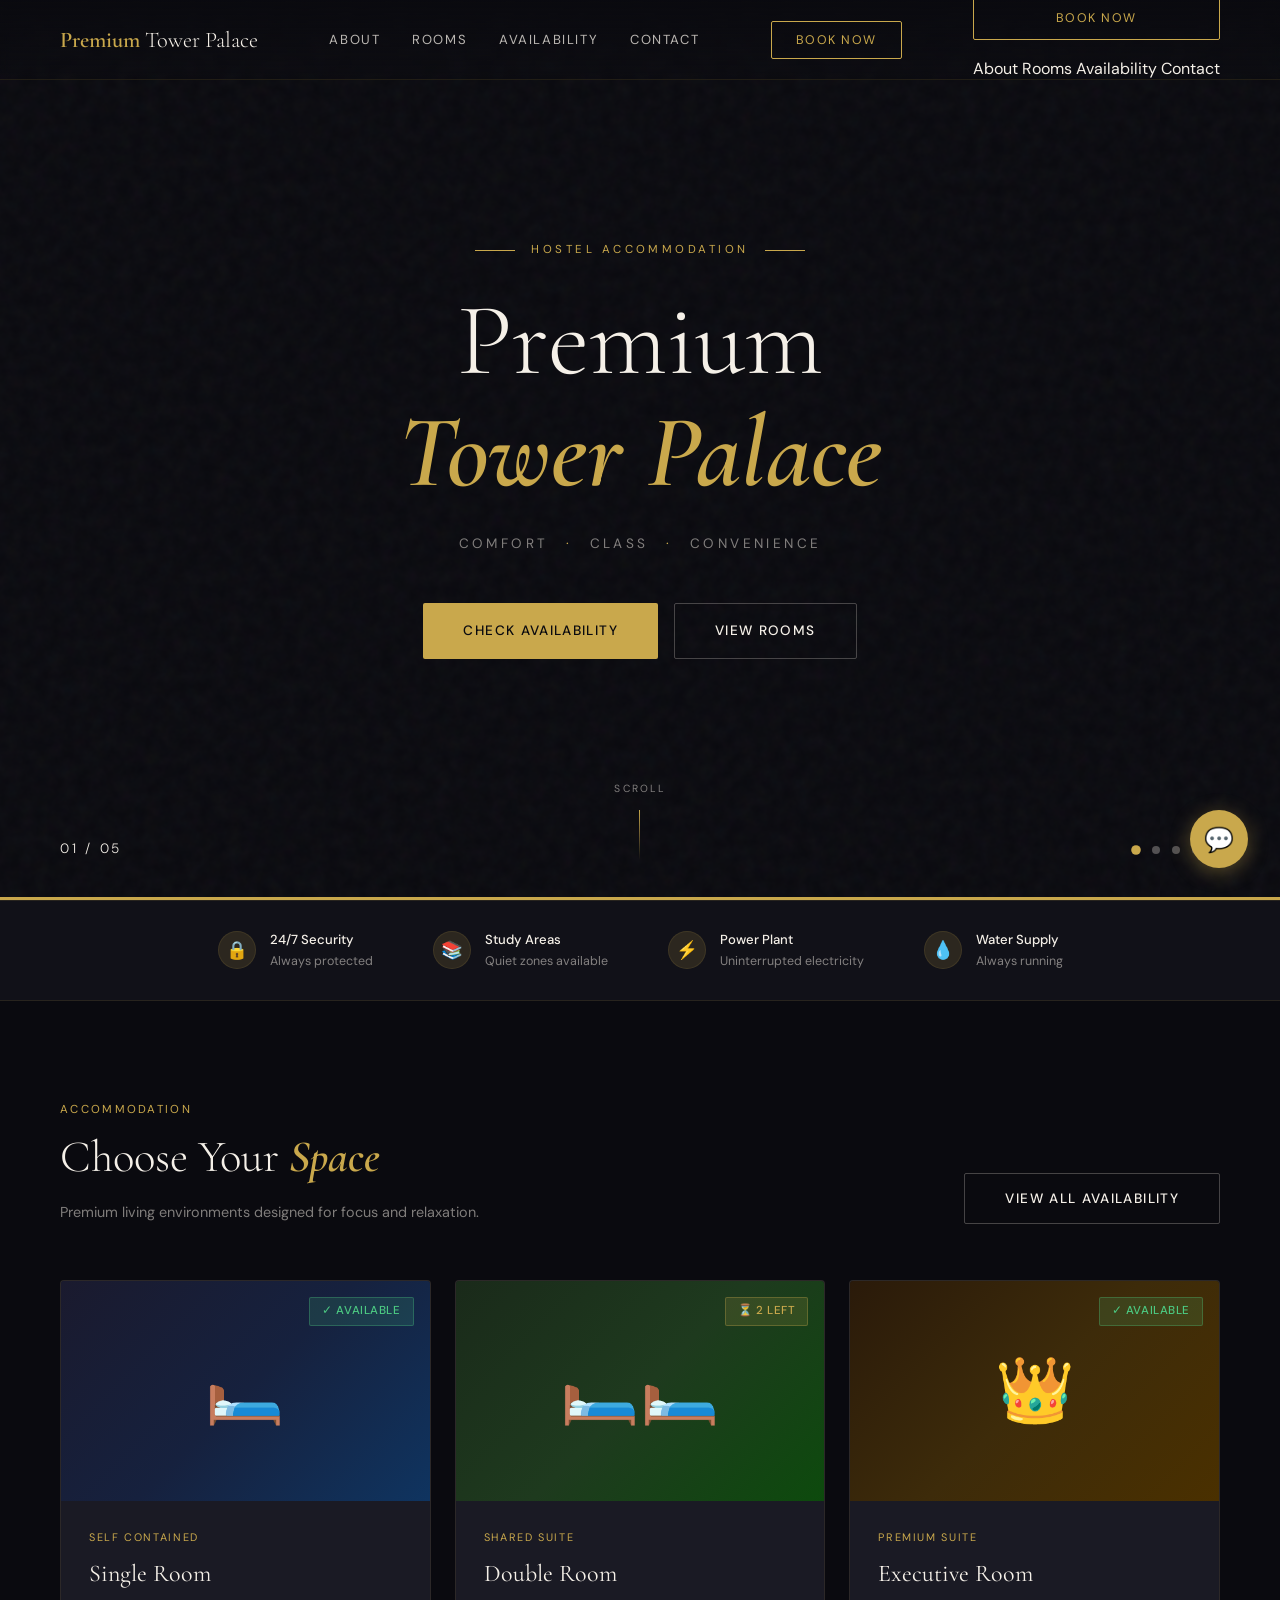
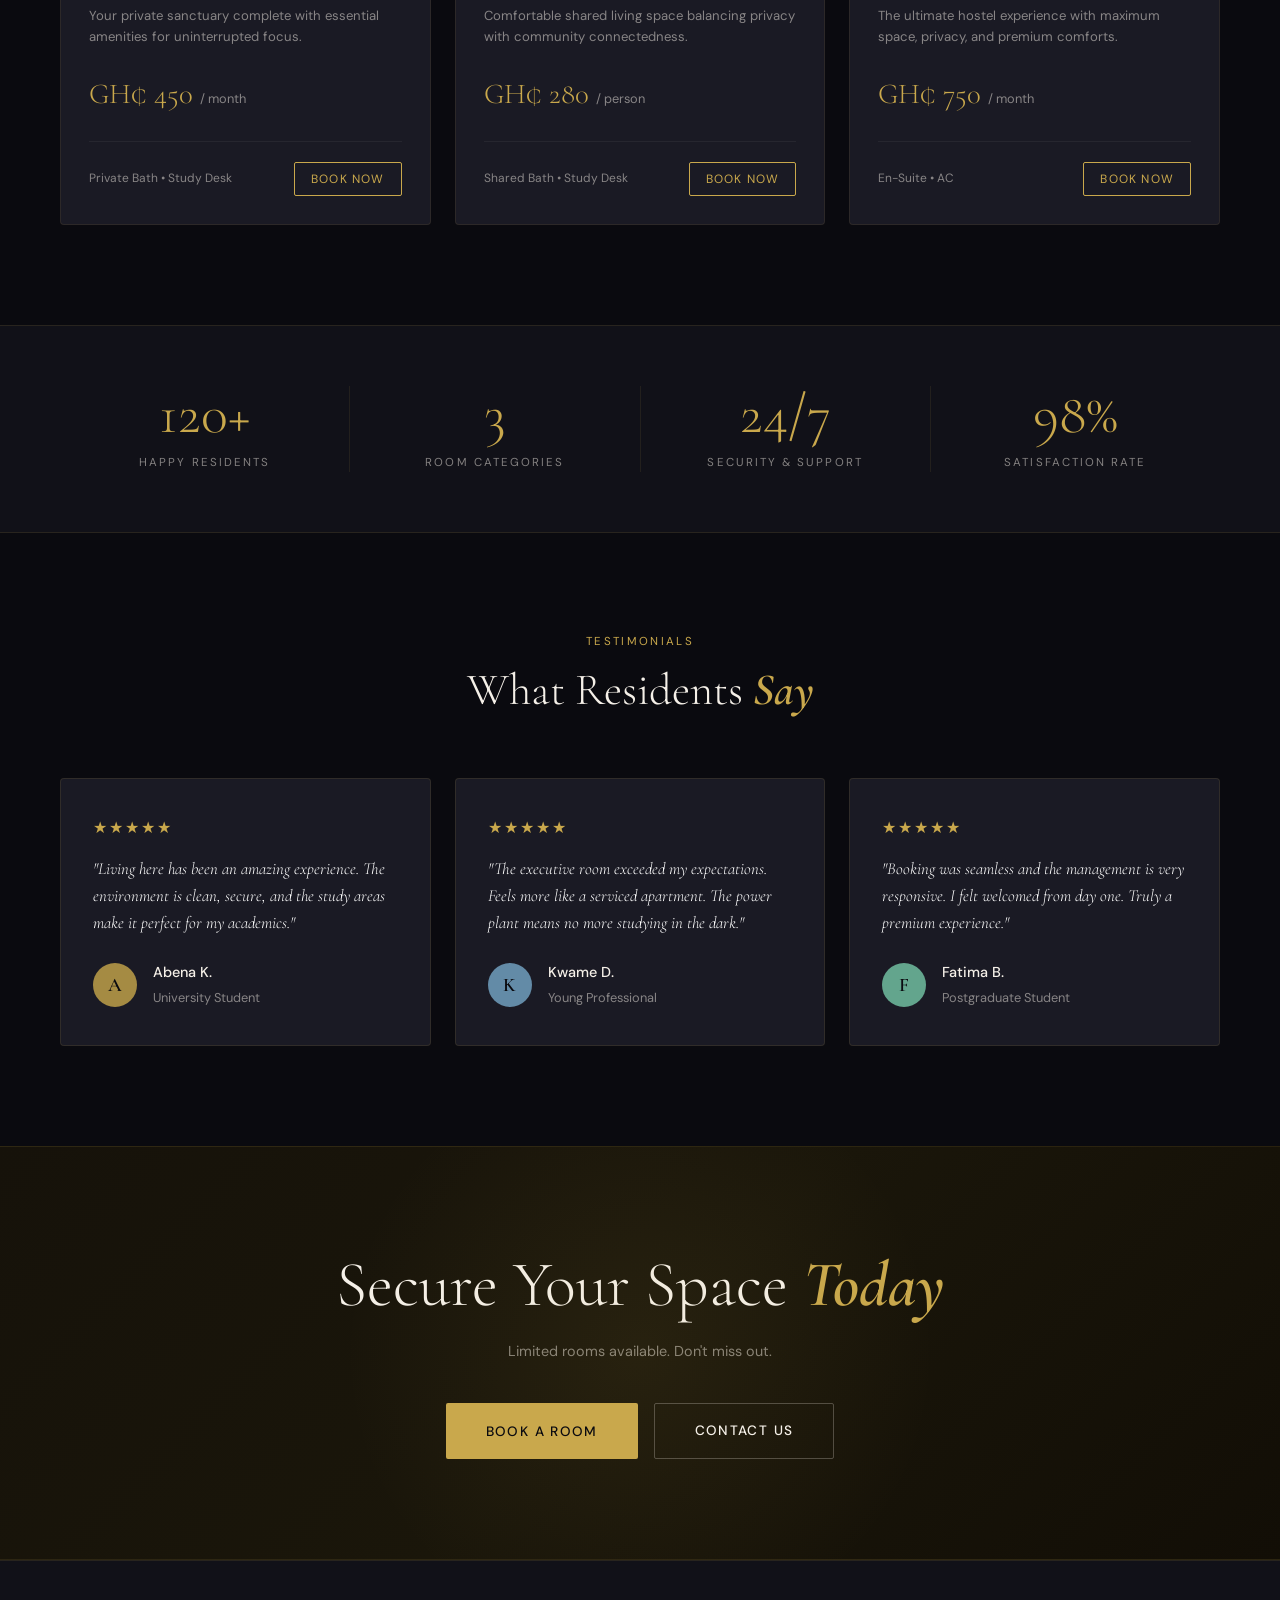
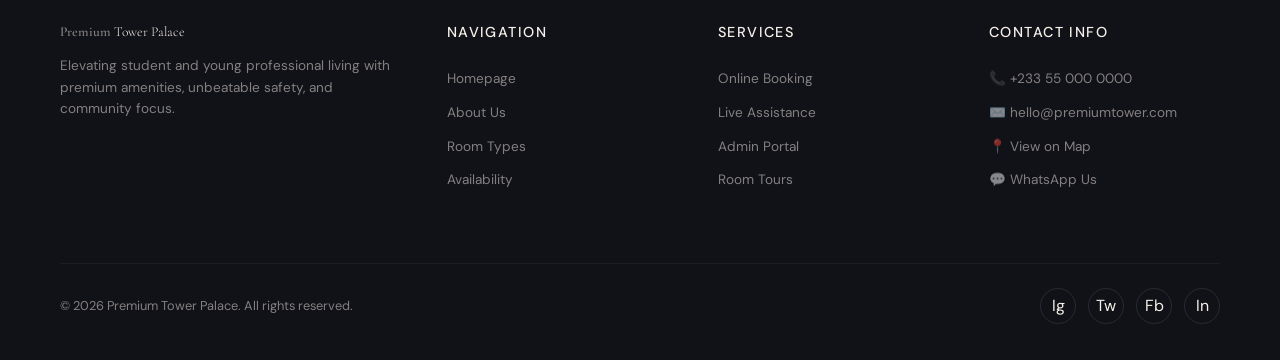
==== client/index.html @ d824d846 "Refactor code structure for improved readability and maintainability" ====
<!DOCTYPE html>
<html lang="en">
<head>
<meta charset="UTF-8">
<meta name="viewport" content="width=device-width, initial-scale=1.0">
<title>Premium Tower Palace | Hostel Accommodation</title>
<link rel="preconnect" href="https://fonts.googleapis.com">
<link rel="preconnect" href="https://fonts.gstatic.com" crossorigin>
<link href="https://fonts.googleapis.com/css2?family=Cormorant+Garamond:ital,wght@0,300;0,400;0,600;1,300;1,400&family=DM+Sans:wght@300;400;500&display=swap" rel="stylesheet">
<style>
:root {
  --gold: #C9A84C;
  --gold-light: #E8C97A;
  --gold-dim: rgba(201,168,76,0.15);
  --gold-border: rgba(201,168,76,0.12);
  --dark: #0A0A0F;
  --dark-2: #111118;
  --dark-3: #1A1A24;
  --cream: #F5F0E8;
  --text-muted: rgba(245,240,232,0.5);
  --nav-h: 80px;
  --transition: all 0.3s cubic-bezier(0.4, 0, 0.2, 1);
}

* { margin: 0; padding: 0; box-sizing: border-box; }

body {
  font-family: 'DM Sans', sans-serif;
  background-color: var(--dark);
  color: var(--cream);
  line-height: 1.6;
  overflow-x: hidden;
}

h1, h2, h3, .cormorant { font-family: 'Cormorant Garamond', serif; }

a { text-decoration: none; color: inherit; transition: var(--transition); }
button { font-family: 'DM Sans', sans-serif; cursor: pointer; border: none; outline: none; transition: var(--transition); }

em { font-style: italic; color: var(--gold); font-weight: 600; }

/* Navbar */
nav {
  position: fixed; top: 0; left: 0; right: 0; z-index: 100;
  height: var(--nav-h);
  background: linear-gradient(to bottom, rgba(10,10,15,0.95), transparent);
  backdrop-filter: blur(4px);
  border-bottom: 1px solid var(--gold-border);
  display: flex; justify-content: space-between; align-items: center;
  padding: 0 60px;
  transition: var(--transition);
}

.logo {
  font-family: 'Cormorant Garamond', serif;
  font-size: 1.4rem;
  font-weight: 600;
  color: var(--gold);
}
.logo span { color: var(--cream); font-weight: 300; }

.nav-links {
  display: flex; gap: 32px; align-items: center;
}
.nav-links a {
  font-size: 0.82rem; letter-spacing: 0.12em; text-transform: uppercase;
  opacity: 0.75; font-weight: 400;
}
.nav-links a:hover { opacity: 1; color: var(--gold); }

.nav-button {
  background: transparent; border: 1px solid var(--gold); color: var(--gold);
  padding: 10px 24px; border-radius: 2px; font-size: 0.78rem;
  letter-spacing: 0.12em; text-transform: uppercase;
}
.nav-button:hover { background: var(--gold); color: var(--dark); }

.hamburger {
  display: none; background: none; border: none; color: var(--cream); font-size: 1.5rem;
  cursor: pointer; z-index: 101;
}

/* Hero Section */
#hero {
  height: 100vh; min-height: 700px;
  display: flex; align-items: center; justify-content: center;
  overflow: hidden; position: relative;
}

.hero-layer { position: absolute; inset: 0; width: 100%; height: 100%; }

.layer-1 {
  background:
    radial-gradient(ellipse 80% 60% at 50% 30%, rgba(201,168,76,0.07) 0%, transparent 70%),
    radial-gradient(ellipse 60% 80% at 80% 80%, rgba(201,168,76,0.04) 0%, transparent 60%),
    linear-gradient(160deg, #0A0A0F 0%, #12121A 40%, #0E0E16 100%);
  z-index: 0;
}

.layer-2 {
  background-image:
    linear-gradient(to right, rgba(201,168,76,0.04) 1px, transparent 1px),
    linear-gradient(to bottom, rgba(201,168,76,0.04) 1px, transparent 1px);
  background-size: 80px 80px;
  -webkit-mask-image: radial-gradient(ellipse 70% 70% at 50% 50%, black 30%, transparent 80%);
  mask-image: radial-gradient(ellipse 70% 70% at 50% 50%, black 30%, transparent 80%);
  z-index: 1;
}

.layer-3 { z-index: 1; overflow: hidden; }
.layer-3::after {
  content: "";
  background-image: url("data:image/svg+xml,%3Csvg viewBox='0 0 200 200' xmlns='http://www.w3.org/2000/svg'%3E%3Cfilter id='noiseFilter'%3E%3CfeTurbulence type='fractalNoise' baseFrequency='0.65' numOctaves='3' stitchTiles='stitch'/%3E%3C/filter%3E%3Crect width='100%25' height='100%25' filter='url(%23noiseFilter)'/%3E%3C/svg%3E");
  opacity: 0.04;
  mix-blend-mode: overlay;
  pointer-events: none;
  animation: grain 0.5s steps(1) infinite;
  width: 200%; height: 200%;
  position: absolute; inset: -50%;
}

@keyframes grain {
  0%,100%{transform:translate(0,0)} 10%{transform:translate(-2%,-3%)}
  20%{transform:translate(-4%,2%)} 30%{transform:translate(3%,-1%)}
  40%{transform:translate(-1%,4%)} 50%{transform:translate(-3%,1%)}
  60%{transform:translate(4%,0)} 70%{transform:translate(-2%,3%)}
  80%{transform:translate(2%,-2%)} 90%{transform:translate(-3%,2%)}
}

@keyframes fadeUp {
  from { opacity: 0; transform: translateY(40px); }
  to   { opacity: 1; transform: translateY(0); }
}

@keyframes scaleY {
  0% { transform: scaleY(0); transform-origin: top; }
  50% { transform: scaleY(1); transform-origin: top; }
  51% { transform: scaleY(1); transform-origin: bottom; }
  100% { transform: scaleY(0); transform-origin: bottom; }
}

.hero-content {
  position: relative; z-index: 2; text-align: center; max-width: 800px;
  animation: fadeUp 1.2s cubic-bezier(0.16,1,0.3,1) both;
  display: flex; flex-direction: column; align-items: center;
}

.hero-eyebrow {
  font-size: 0.72rem; letter-spacing: 0.3em; text-transform: uppercase; color: var(--gold);
  display: flex; align-items: center; gap: 16px; margin-bottom: 24px;
}
.hero-eyebrow::before, .hero-eyebrow::after {
  content: ""; display: block; width: 40px; height: 1px; background: var(--gold);
}

.hero-h1 {
  font-size: clamp(3rem, 8vw, 6.5rem); font-weight: 300; color: var(--cream);
  line-height: 1.1; margin-bottom: 24px;
}
.hero-h1 strong { display: block; font-style: italic; color: var(--gold); font-weight: 600; }

.hero-tagline {
  font-size: 0.85rem; letter-spacing: 0.25em; text-transform: uppercase;
  color: var(--text-muted); margin-bottom: 48px;
}
.hero-tagline .dot { color: var(--gold); margin: 0 10px; }

.hero-buttons { display: flex; flex-direction: row; gap: 16px; justify-content: center; }

.btn-primary {
  background: var(--gold); color: var(--dark);
  padding: 16px 40px; border-radius: 2px; font-weight: 500;
  font-size: 0.85rem; text-transform: uppercase; letter-spacing: 0.1em;
}
.btn-primary:hover {
  background: var(--gold-light); transform: translateY(-2px);
  box-shadow: 0 4px 15px rgba(201,168,76,0.3);
}

.btn-outline {
  background: transparent; border: 1px solid rgba(245,240,232,0.25); color: var(--cream);
  padding: 16px 40px; border-radius: 2px; font-weight: 500;
  font-size: 0.85rem; text-transform: uppercase; letter-spacing: 0.1em;
}
.btn-outline:hover { border-color: var(--gold); color: var(--gold); }

.scroll-indicator {
  position: absolute; bottom: 40px; left: 50%; transform: translateX(-50%);
  display: flex; flex-direction: column; align-items: center; gap: 12px;
  cursor: pointer; z-index: 2;
  animation: fadeUp 1.4s 0.4s both;
}
.scroll-indicator span {
  font-size: 0.65rem; letter-spacing: 0.2em; text-transform: uppercase; color: var(--text-muted);
}
.scroll-line {
  width: 1px; height: 50px; background: linear-gradient(to bottom, var(--gold), transparent);
  animation: scaleY 2s infinite ease-in-out;
}

/* Slideshow */
.slider {
  position: absolute;
  inset: 0;
  width: 100%;
  height: 100%;
  z-index: 0;
  overflow: hidden;
}
.slide {
  position: absolute;
  inset: 0;
  width: 100%;
  height: 100%;
  background-size: cover;
  background-position: center;
  opacity: 0;
  /* Cinematic swipe: slide slightly from right and scale down */
  transform: translateX(50px) scale(1.05);
  transition: opacity 1.2s cubic-bezier(0.25, 1, 0.5, 1), transform 1.2s cubic-bezier(0.25, 1, 0.5, 1);
}
.slide.active {
  opacity: 1;
  transform: translateX(0) scale(1);
}
.slide.prev {
  opacity: 0;
  transform: translateX(-50px) scale(1.05);
}
.vignette {
  position: absolute;
  inset: 0;
  background: radial-gradient(circle at center, transparent 30%, rgba(10, 10, 15, 0.8) 100%), 
              linear-gradient(to bottom, rgba(10, 10, 15, 0.4) 0%, rgba(10, 10, 15, 0.95) 100%);
  z-index: 1;
}

/* Slider Controls */
.slider-controls {
  position: absolute;
  bottom: 0;
  left: 0;
  width: 100%;
  padding: 0 60px 40px;
  display: flex;
  justify-content: space-between;
  align-items: flex-end;
  z-index: 3;
}
.slide-counter {
  font-family: 'DM Sans', sans-serif;
  font-size: 0.85rem;
  letter-spacing: 0.2em;
  color: var(--cream);
  font-weight: 300;
  width: 100px;
}
.scroll-indicator-wrap {
  display: flex; flex-direction: column; align-items: center; gap: 12px;
  cursor: pointer; z-index: 2;
  animation: fadeUp 1.4s 0.4s both;
}
.slide-dots {
  display: flex;
  gap: 12px;
  width: 100px;
  justify-content: flex-end;
  padding-bottom: 6px;
}
.slide-dot {
  width: 8px;
  height: 8px;
  border-radius: 50%;
  background: rgba(245,240,232,0.3);
  cursor: pointer;
  transition: var(--transition);
}
.slide-dot.active {
  background: var(--gold);
  transform: scale(1.2);
}

.slider-progress {
  position: absolute;
  bottom: 0;
  left: 0;
  height: 3px;
  background: rgba(255, 255, 255, 0.05);
  width: 100%;
  z-index: 4;
}
.slider-progress-bar {
  height: 100%;
  width: 0%;
  background: var(--gold);
}

/* Highlights */
#highlights {
  background: var(--dark-2);
  border-top: 1px solid var(--gold-border); border-bottom: 1px solid var(--gold-border);
  display: flex; justify-content: center; flex-wrap: wrap; gap: 60px; padding: 28px 60px;
}
.highlight-item { display: flex; align-items: center; gap: 14px; }
.highlight-icon {
  width: 38px; height: 38px; border-radius: 50%;
  background: var(--gold-dim); border: 1px solid var(--gold-border);
  display: flex; align-items: center; justify-content: center; font-size: 1.1rem;
}
.highlight-text strong {
  display: block; font-size: 0.82rem; color: var(--cream); font-weight: 500; margin-bottom: 2px;
}
.highlight-text span { display: block; font-size: 0.78rem; color: var(--text-muted); }

/* Rooms Section */
#rooms, #testimonials { background: var(--dark); padding: 100px 60px; }

.section-header { margin-bottom: 56px; }
.header-row { display: flex; justify-content: space-between; align-items: flex-end; margin-bottom: 56px; }
.section-tag { font-size: 0.72rem; letter-spacing: 0.2em; text-transform: uppercase; color: var(--gold); margin-bottom: 12px; display: block; }
.section-heading { font-size: 2.8rem; font-weight: 300; color: var(--cream); line-height: 1.2; }
.section-subtext { font-size: 0.9rem; color: var(--text-muted); margin-top: 16px; max-width: 500px; }

.rooms-grid { display: grid; grid-template-columns: repeat(3, 1fr); gap: 24px; }
.room-card {
  background: var(--dark-3); border: 1px solid rgba(201,168,76,0.1); border-radius: 4px;
  overflow: hidden; transition: var(--transition); display: flex; flex-direction: column;
}
.room-card:hover { transform: translateY(-8px); border-color: rgba(201,168,76,0.4); box-shadow: 0 15px 30px rgba(0,0,0,0.5); }

.room-img { height: 220px; position: relative; display: flex; align-items: center; justify-content: center; font-size: 4rem; }
.room-single { background: linear-gradient(135deg, #1a1a2e, #16213e, #0f3460); }
.room-double { background: linear-gradient(135deg, #1a2a1a, #1e3a1e, #0d4a0d); }
.room-exec   { background: linear-gradient(135deg, #2a1a0a, #3d2b0a, #4a3000); }

.status-badge {
  position: absolute; top: 16px; right: 16px;
  padding: 4px 12px; border-radius: 2px; font-size: 0.72rem; font-weight: 500; letter-spacing: 0.05em; text-transform: uppercase;
}
.badge-avail { background: rgba(76,201,130,0.15); color: #4CC982; border: 1px solid rgba(76,201,130,0.3); }
.badge-limited { background: rgba(201,168,76,0.15); color: var(--gold); border: 1px solid rgba(201,168,76,0.3); }

.room-body { padding: 28px; display: flex; flex-direction: column; flex-grow: 1; }
.room-type { font-size: 0.68rem; color: var(--gold); text-transform: uppercase; letter-spacing: 0.15em; margin-bottom: 8px; }
.room-name { font-family: 'Cormorant Garamond', serif; font-size: 1.5rem; margin-bottom: 12px; color: var(--cream); font-weight: 400; }
.room-desc { font-size: 0.82rem; color: var(--text-muted); margin-bottom: 24px; flex-grow: 1; }
.room-price { font-family: 'Cormorant Garamond', serif; font-size: 1.8rem; color: var(--gold); font-weight: 300; margin-bottom: 24px; }
.room-price span { font-family: 'DM Sans', sans-serif; font-size: 0.8rem; color: var(--text-muted); font-weight: 400; }

.room-footer { display: flex; justify-content: space-between; align-items: center; border-top: 1px solid rgba(255,255,255,0.05); padding-top: 20px; }
.room-features { font-size: 0.75rem; color: var(--text-muted); }
.btn-book-sm { background: transparent; border: 1px solid var(--gold); color: var(--gold); padding: 8px 16px; border-radius: 2px; font-size: 0.75rem; text-transform: uppercase; letter-spacing: 0.1em; }
.btn-book-sm:hover { background: var(--gold); color: var(--dark); }

/* Stats Strip */
#stats {
  background: var(--dark-2); padding: 60px;
  border-top: 1px solid var(--gold-border); border-bottom: 1px solid var(--gold-border);
  display: flex; justify-content: center; flex-wrap: wrap; text-align: center;
}
.stat-item {
  flex: 1; padding: 0 20px; border-right: 1px solid rgba(201,168,76,0.1);
}
.stat-item:last-child { border-right: none; }
.stat-num { font-family: 'Cormorant Garamond', serif; font-size: 3.5rem; font-weight: 300; color: var(--gold); line-height: 1; margin-bottom: 12px; }
.stat-label { font-size: 0.72rem; letter-spacing: 0.18em; text-transform: uppercase; color: var(--text-muted); }

/* Testimonials */
.testi-header { text-align: center; margin-bottom: 60px; display: flex; flex-direction: column; align-items: center; }
.testi-grid { display: grid; grid-template-columns: repeat(3, 1fr); gap: 24px; }
.testi-card {
  background: var(--dark-3); border: 1px solid rgba(201,168,76,0.12); border-radius: 4px; padding: 36px 32px;
  transition: var(--transition); display: flex; flex-direction: column;
}
.testi-card:hover { border-color: rgba(201,168,76,0.4); }
.stars { color: var(--gold); margin-bottom: 16px; letter-spacing: 2px; }
.quote { font-family: 'Cormorant Garamond', serif; font-size: 1.05rem; font-weight: 300; font-style: italic; color: #fff; margin-bottom: 24px; flex-grow: 1; }
.author-row { display: flex; align-items: center; gap: 16px; }
.avatar { width: 44px; height: 44px; border-radius: 50%; display: flex; align-items: center; justify-content: center; font-family: 'Cormorant Garamond', serif; font-size: 1.2rem; color: var(--dark); font-weight: 600; }
.bg-gold { background: rgba(201,168,76,0.8); }
.bg-blue { background: rgba(118,168,201,0.8); }
.bg-green { background: rgba(118,201,168,0.8); }
.author-info strong { display: block; font-size: 0.9rem; color: var(--cream); font-weight: 500; }
.author-info span { font-size: 0.8rem; color: var(--text-muted); }

/* CTA Banner */
#cta {
  background: linear-gradient(135deg, #16120A, #1A160A, #120E06); padding: 100px 60px;
  border-top: 1px solid var(--gold-border); border-bottom: 1px solid var(--gold-border);
  text-align: center; position: relative; overflow: hidden;
}
#cta::before {
  content: ""; position: absolute; top: 50%; left: 50%; transform: translate(-50%, -50%);
  width: 600px; height: 600px; border-radius: 50%;
  background: radial-gradient(circle, rgba(201,168,76,0.08) 0%, transparent 70%); pointer-events: none;
}
#cta .section-heading { font-size: clamp(2.2rem, 5vw, 4rem); margin-bottom: 16px; }
#cta .section-subtext { margin: 0 auto 40px; }
#cta .hero-buttons { position: relative; z-index: 2; }

/* Footer */
footer { background: var(--dark-2); padding: 60px 60px 36px; border-top: 1px solid var(--gold-border); }
.footer-grid { display: grid; grid-template-columns: 1.5fr 1fr 1fr 1fr; gap: 40px; margin-bottom: 60px; }
.footer-col h4 { font-size: 0.9rem; font-weight: 500; color: var(--cream); margin-bottom: 24px; text-transform: uppercase; letter-spacing: 0.1em; }
.footer-col p, .footer-col a { font-size: 0.85rem; color: var(--text-muted); display: block; margin-bottom: 12px; }
.footer-brand { margin-bottom: 20px; display: inline-block; }
.footer-col a:hover { color: var(--gold); }
.footer-bottom { display: flex; justify-content: space-between; align-items: center; border-top: 1px solid rgba(255,255,255,0.05); padding-top: 24px; }
.copyright { font-size: 0.8rem; color: var(--text-muted); }
.socials { display: flex; gap: 12px; }
.social-btn { width: 36px; height: 36px; border-radius: 50%; border: 1px solid rgba(255,255,255,0.1); background: transparent; display: flex; align-items: center; justify-content: center; color: var(--cream); }
.social-btn:hover { border-color: var(--gold); color: var(--gold); }

/* Chat FAB */
.chat-fab {
  position: fixed; bottom: 32px; right: 32px; z-index: 200;
  width: 58px; height: 58px; border-radius: 50%; background: var(--gold); color: var(--dark);
  display: flex; align-items: center; justify-content: center; font-size: 1.5rem;
  box-shadow: 0 4px 20px rgba(201,168,76,0.4); animation: pulse 2s infinite;
}
@keyframes pulse {
  0% { box-shadow: 0 0 0 0 rgba(201,168,76,0.7); }
  70% { box-shadow: 0 0 0 15px rgba(201,168,76,0); }
  100% { box-shadow: 0 0 0 0 rgba(201,168,76,0); }
}

/* Modal */
.modal-overlay {
  position: fixed; top: 0; left: 0; right: 0; bottom: 0;
  background: rgba(0,0,0,0.8); backdrop-filter: blur(8px); z-index: 1000;
  display: flex; align-items: center; justify-content: center;
  opacity: 0; pointer-events: none; transition: var(--transition);
}
.modal-overlay.active { opacity: 1; pointer-events: all; }
.modal-card {
  background: var(--dark-3); border: 1px solid var(--gold); border-radius: 4px;
  padding: 48px; width: 100%; max-width: 520px; position: relative;
  transform: translateY(20px); transition: transform 0.4s cubic-bezier(0.16,1,0.3,1);
}
.modal-overlay.active .modal-card { transform: translateY(0); }
.modal-close {
  position: absolute; top: 24px; right: 24px; background: none; border: none;
  color: var(--text-muted); font-size: 1.5rem; padding: 4px; border-radius: 2px;
}
.modal-close:hover { color: var(--gold); }
.modal-card h3 { font-size: 2rem; color: var(--cream); margin-bottom: 8px; }
.modal-card p { font-size: 0.9rem; color: var(--text-muted); margin-bottom: 32px; }

.form-group { margin-bottom: 20px; }
.form-row { display: grid; grid-template-columns: 1fr 1fr; gap: 20px; }
.form-label { display: block; font-size: 0.8rem; color: var(--text-muted); margin-bottom: 8px; text-transform: uppercase; letter-spacing: 0.05em; }
.form-input {
  width: 100%; background: rgba(255,255,255,0.04); border: 1px solid rgba(201,168,76,0.15);
  border-radius: 2px; padding: 14px 16px; color: var(--cream); font-family: 'DM Sans', sans-serif; font-size: 0.95rem;
  outline: none; transition: border-color 0.3s;
}
.form-input:focus { border-color: var(--gold); }
.btn-submit {
  width: 100%; background: var(--gold); color: var(--dark); padding: 16px; border-radius: 2px;
  font-weight: 500; font-size: 0.9rem; text-transform: uppercase; letter-spacing: 0.1em; margin-top: 12px;
}
.btn-submit:hover { background: var(--gold-light); }
.success-state { text-align: center; display: none; padding: 20px 0; }
.success-icon { font-size: 4rem; color: var(--gold); margin-bottom: 24px; }

/* Responsive */
@media (max-width: 1024px) {
  nav { padding: 0 30px; }
  .nav-links, .nav-button { display: none; }
  .hamburger { display: block; }
  .nav-menu-mobile {
    position: absolute; top: var(--nav-h); left: 0; right: 0;
    background: rgba(10,10,15,0.98); border-bottom: 1px solid var(--gold-border);
    flex-direction: column; padding: 20px 30px; gap: 20px; display: none;
  }
  .nav-menu-mobile.open { display: flex; }
  .rooms-grid { grid-template-columns: 1fr; max-width: 460px; margin: 0 auto; }
  .testi-grid { grid-template-columns: 1fr; }
  .stat-item { flex: 1 1 50%; border-right: none; border-bottom: 1px solid rgba(201,168,76,0.1); padding: 30px 0; }
  #stats { padding: 30px; }
  .footer-grid { grid-template-columns: 1fr 1fr; }
  .header-row { flex-direction: column; align-items: flex-start; gap: 24px; }
}
@media (max-width: 600px) {
  #rooms, #testimonials, #cta, footer, #highlights { padding: 60px 20px; }
  #stats { padding: 20px; }
  .hero-buttons { flex-direction: column; width: 100%; padding: 0 20px; }
  .btn-primary, .btn-outline { width: 100%; }
  .footer-grid { grid-template-columns: 1fr; gap: 32px; }
  .form-row { grid-template-columns: 1fr; gap: 0; }
  .modal-card { padding: 32px 24px; }
  .highlight-item { width: 100%; justify-content: center; }
}
</style>
</head>
<body>

<nav id="navbar">
  <a href="#" class="logo">Premium <span>Tower Palace</span></a>
  <div class="nav-links">
    <a href="#">About</a>
    <a href="#">Rooms</a>
    <a href="#">Availability</a>
    <a href="#">Contact</a>
  </div>
  <button class="nav-button" onclick="openModal()">Book Now</button>
  <button class="hamburger" id="hamburgerBtn" onclick="toggleMobileNav()">☰</button>
  <div class="nav-menu-mobile" id="mobileNav">
    <a href="#" class="nav-button" onclick="openModal(); toggleMobileNav()" style="display:block; text-align:center; margin-bottom:16px;">Book Now</a>
    <a href="#">About</a>
    <a href="#rooms">Rooms</a>
    <a href="#">Availability</a>
    <a href="#">Contact</a>
  </div>
</nav>

<section id="hero">
  <!-- Slideshow -->
  <div class="slider" id="heroSlider">
    <div class="slide active" style="background-image: url('https://images.unsplash.com/photo-1578683010236-d716f9a3f461?ixlib=rb-4.0.3&auto=format&fit=crop&w=1920&q=80');"></div>
    <div class="slide" style="background-image: url('https://images.unsplash.com/photo-1618221195710-dd6b41faaea6?ixlib=rb-4.0.3&auto=format&fit=crop&w=1920&q=80');"></div>
    <div class="slide" style="background-image: url('https://images.unsplash.com/photo-1582719478250-c89404bb8a0e?ixlib=rb-4.0.3&auto=format&fit=crop&w=1920&q=80');"></div>
    <div class="slide" style="background-image: url('https://images.unsplash.com/photo-1554995207-c18c203602cb?ixlib=rb-4.0.3&auto=format&fit=crop&w=1920&q=80');"></div>
    <div class="slide" style="background-image: url('https://images.unsplash.com/photo-1590490360182-c33d57733427?ixlib=rb-4.0.3&auto=format&fit=crop&w=1920&q=80');"></div>
  </div>
  
  <div class="vignette"></div>
  <div class="hero-layer layer-3"></div>

  <div class="hero-content">
    <div class="hero-eyebrow">Hostel Accommodation</div>
    <h1 class="hero-h1">Premium<br><strong>Tower Palace</strong></h1>
    <div class="hero-tagline">Comfort <span class="dot">·</span> Class <span class="dot">·</span> Convenience</div>
    <div class="hero-buttons">
      <button class="btn-primary" onclick="openModal()">Check Availability</button>
      <a href="#rooms" class="btn-outline" style="display:inline-flex; align-items:center; justify-content:center;">View Rooms</a>
    </div>
  </div>

  <div class="slider-controls">
    <div class="slide-counter"><span id="currentSlideNum">01</span> / 05</div>
    
    <div class="scroll-indicator-wrap" onclick="document.getElementById('highlights').scrollIntoView({behavior: 'smooth'})">
      <span style="font-size: 0.65rem; letter-spacing: 0.2em; text-transform: uppercase; color: var(--text-muted);">Scroll</span>
      <div class="scroll-line"></div>
    </div>
    
    <div class="slide-dots" id="slideDots">
      <div class="slide-dot active" onclick="goToSlide(0)"></div>
      <div class="slide-dot" onclick="goToSlide(1)"></div>
      <div class="slide-dot" onclick="goToSlide(2)"></div>
      <div class="slide-dot" onclick="goToSlide(3)"></div>
      <div class="slide-dot" onclick="goToSlide(4)"></div>
    </div>
  </div>

  <div class="slider-progress">
    <div class="slider-progress-bar" id="sliderProgress"></div>
  </div>
</section>

<div id="highlights">
  <div class="highlight-item">
    <div class="highlight-icon">🔒</div>
    <div class="highlight-text"><strong>24/7 Security</strong><span>Always protected</span></div>
  </div>
  <div class="highlight-item">
    <div class="highlight-icon">📚</div>
    <div class="highlight-text"><strong>Study Areas</strong><span>Quiet zones available</span></div>
  </div>
  <div class="highlight-item">
    <div class="highlight-icon">⚡</div>
    <div class="highlight-text"><strong>Power Plant</strong><span>Uninterrupted electricity</span></div>
  </div>
  <div class="highlight-item">
    <div class="highlight-icon">💧</div>
    <div class="highlight-text"><strong>Water Supply</strong><span>Always running</span></div>
  </div>
</div>

<section id="rooms">
  <div class="header-row">
    <div>
      <span class="section-tag">Accommodation</span>
      <h2 class="section-heading">Choose Your <em>Space</em></h2>
      <p class="section-subtext">Premium living environments designed for focus and relaxation.</p>
    </div>
    <button class="btn-outline">View All Availability</button>
  </div>
  
  <div class="rooms-grid">
    <div class="room-card">
      <div class="room-img room-single">
        🛏️
        <div class="status-badge badge-avail">✓ Available</div>
      </div>
      <div class="room-body">
        <span class="room-type">Self Contained</span>
        <h3 class="room-name">Single Room</h3>
        <p class="room-desc">Your private sanctuary complete with essential amenities for uninterrupted focus.</p>
        <div class="room-price">GH₵ 450 <span>/ month</span></div>
        <div class="room-footer">
          <div class="room-features">Private Bath • Study Desk</div>
          <button class="btn-book-sm" onclick="openModal()">Book Now</button>
        </div>
      </div>
    </div>
    
    <div class="room-card">
      <div class="room-img room-double">
        🛏️🛏️
        <div class="status-badge badge-limited">⏳ 2 Left</div>
      </div>
      <div class="room-body">
        <span class="room-type">Shared Suite</span>
        <h3 class="room-name">Double Room</h3>
        <p class="room-desc">Comfortable shared living space balancing privacy with community connectedness.</p>
        <div class="room-price">GH₵ 280 <span>/ person</span></div>
        <div class="room-footer">
          <div class="room-features">Shared Bath • Study Desk</div>
          <button class="btn-book-sm" onclick="openModal()">Book Now</button>
        </div>
      </div>
    </div>
    
    <div class="room-card">
      <div class="room-img room-exec">
        👑
        <div class="status-badge badge-avail">✓ Available</div>
      </div>
      <div class="room-body">
        <span class="room-type">Premium Suite</span>
        <h3 class="room-name">Executive Room</h3>
        <p class="room-desc">The ultimate hostel experience with maximum space, privacy, and premium comforts.</p>
        <div class="room-price">GH₵ 750 <span>/ month</span></div>
        <div class="room-footer">
          <div class="room-features">En-Suite • AC</div>
          <button class="btn-book-sm" onclick="openModal()">Book Now</button>
        </div>
      </div>
    </div>
  </div>
</section>

<div id="stats">
  <div class="stat-item"><div class="stat-num">120+</div><div class="stat-label">Happy Residents</div></div>
  <div class="stat-item"><div class="stat-num">3</div><div class="stat-label">Room Categories</div></div>
  <div class="stat-item"><div class="stat-num">24/7</div><div class="stat-label">Security & Support</div></div>
  <div class="stat-item"><div class="stat-num">98%</div><div class="stat-label">Satisfaction Rate</div></div>
</div>

<section id="testimonials">
  <div class="testi-header">
    <span class="section-tag">Testimonials</span>
    <h2 class="section-heading">What Residents <em>Say</em></h2>
  </div>
  
  <div class="testi-grid">
    <div class="testi-card">
      <div class="stars">★★★★★</div>
      <p class="quote">"Living here has been an amazing experience. The environment is clean, secure, and the study areas make it perfect for my academics."</p>
      <div class="author-row">
        <div class="avatar bg-gold">A</div>
        <div class="author-info"><strong>Abena K.</strong><span>University Student</span></div>
      </div>
    </div>
    
    <div class="testi-card">
      <div class="stars">★★★★★</div>
      <p class="quote">"The executive room exceeded my expectations. Feels more like a serviced apartment. The power plant means no more studying in the dark."</p>
      <div class="author-row">
        <div class="avatar bg-blue">K</div>
        <div class="author-info"><strong>Kwame D.</strong><span>Young Professional</span></div>
      </div>
    </div>
    
    <div class="testi-card">
      <div class="stars">★★★★★</div>
      <p class="quote">"Booking was seamless and the management is very responsive. I felt welcomed from day one. Truly a premium experience."</p>
      <div class="author-row">
        <div class="avatar bg-green">F</div>
        <div class="author-info"><strong>Fatima B.</strong><span>Postgraduate Student</span></div>
      </div>
    </div>
  </div>
</section>

<section id="cta">
  <h2 class="section-heading cormorant">Secure Your Space <em>Today</em></h2>
  <p class="section-subtext" style="color:var(--text-muted)">Limited rooms available. Don't miss out.</p>
  <div class="hero-buttons">
    <button class="btn-primary" onclick="openModal()">Book a Room</button>
    <a href="#" class="btn-outline" style="display:inline-flex; align-items:center; justify-content:center;">Contact Us</a>
  </div>
</section>

<footer>
  <div class="footer-grid">
    <div class="footer-col" style="grid-column: span 1.5;">
      <a href="#" class="logo footer-brand">Premium <span>Tower Palace</span></a>
      <p>Elevating student and young professional living with premium amenities, unbeatable safety, and community focus.</p>
    </div>
    <div class="footer-col">
      <h4>Navigation</h4>
      <a href="#">Homepage</a>
      <a href="#">About Us</a>
      <a href="#rooms">Room Types</a>
      <a href="#">Availability</a>
    </div>
    <div class="footer-col">
      <h4>Services</h4>
      <a href="#" onclick="openModal()">Online Booking</a>
      <a href="#">Live Assistance</a>
      <a href="#">Admin Portal</a>
      <a href="#">Room Tours</a>
    </div>
    <div class="footer-col">
      <h4>Contact Info</h4>
      <!-- [PLACEHOLDER] -->
      <p>📞 +233 55 000 0000</p>
      <!-- [PLACEHOLDER] -->
      <p>✉️ hello@premiumtower.com</p>
      <p>📍 View on Map</p>
      <p>💬 WhatsApp Us</p>
    </div>
  </div>
  <div class="footer-bottom">
    <div class="copyright">&copy; 2026 Premium Tower Palace. All rights reserved.</div>
    <div class="socials">
      <a href="#" class="social-btn">Ig</a>
      <a href="#" class="social-btn">Tw</a>
      <a href="#" class="social-btn">Fb</a>
      <a href="#" class="social-btn">In</a>
    </div>
  </div>
</footer>

<button class="chat-fab" onclick="openModal()">💬</button>

<div class="modal-overlay" id="bookingModal" onclick="closeOnOverlay(event)">
  <div class="modal-card">
    <button class="modal-close" onclick="closeModal()">✕</button>
    
    <div id="bookingFormContainer">
      <h3 class="cormorant">Reserve Your Room</h3>
      <p>Fill out the form below to initiate your booking.</p>
      
      <form id="bookingForm" onsubmit="submitBooking(event)">
        <div class="form-group">
          <label class="form-label">Full Name</label>
          <input type="text" class="form-input" required placeholder="John Doe">
        </div>
        <div class="form-row">
          <div class="form-group">
            <label class="form-label">Phone</label>
            <input type="tel" class="form-input" required placeholder="+233 ...">
          </div>
          <div class="form-group">
            <label class="form-label">Email</label>
            <input type="email" class="form-input" required placeholder="john@example.com">
          </div>
        </div>
        <div class="form-row">
          <div class="form-group">
            <label class="form-label">Room Type</label>
            <select class="form-input" required>
              <option value="" disabled selected>Select a room</option>
              <option value="single">Single Room (GH₵450)</option>
              <option value="double">Double Room (GH₵280)</option>
              <option value="executive">Executive Room (GH₵750)</option>
            </select>
          </div>
          <div class="form-group">
            <label class="form-label">Move-in Date</label>
            <input type="date" class="form-input" required>
          </div>
        </div>
        <button type="submit" class="btn-submit">Submit Booking Request</button>
      </form>
    </div>
    
    <div id="successState" class="success-state">
      <div class="success-icon">✓</div>
      <h3 class="cormorant">Booking Request Received</h3>
      <p>We'll contact you within 24 hours to confirm your room.</p>
      <button class="btn-submit" onclick="closeModal()">Close Window</button>
    </div>
    
  </div>
</div>

<script>
// Navbar Scroll Effect
window.addEventListener('scroll', () => {
  const nav = document.getElementById('navbar');
  nav.style.background = window.scrollY > 80 
    ? 'rgba(10,10,15,0.98)' 
    : 'linear-gradient(to bottom, rgba(10,10,15,0.95), transparent)';
});

// Mobile Nav Toggle
function toggleMobileNav() {
  const menu = document.getElementById('mobileNav');
  const btn = document.getElementById('hamburgerBtn');
  menu.classList.toggle('open');
  btn.innerText = menu.classList.contains('open') ? '✕' : '☰';
}

// Modal Functions
const modal = document.getElementById('bookingModal');
const formContainer = document.getElementById('bookingFormContainer');
const successState = document.getElementById('successState');
const bgForm = document.getElementById('bookingForm');

function openModal() {
  modal.classList.add('active');
  document.body.style.overflow = 'hidden';
  // Reset form state on open
  formContainer.style.display = 'block';
  successState.style.display = 'none';
  bgForm.reset();
}

function closeModal() {
  modal.classList.remove('active');
  document.body.style.overflow = '';
}

function closeOnOverlay(e) {
  if (e.target === modal) {
    closeModal();
  }
}

function submitBooking(e) {
  e.preventDefault();
  formContainer.style.display = 'none';
  successState.style.display = 'block';
}

// Scroll Reveal Observer
const observer = new IntersectionObserver((entries) => {
  entries.forEach(e => {
    if (e.isIntersecting) {
      e.target.style.opacity = '1';
      e.target.style.transform = 'translateY(0)';
      observer.unobserve(e.target); // Optional: only animate once
    }
  });
}, { threshold: 0.1 });

document.querySelectorAll('.room-card, .testi-card, .stat-item, .highlight-item')
  .forEach(el => {
    el.style.opacity = '0';
    el.style.transform = 'translateY(30px)';
    el.style.transition = 'opacity 0.6s ease, transform 0.6s ease';
    observer.observe(el);
  });

// Slideshow Logic
const slides = document.querySelectorAll('.slide');
const dots = document.querySelectorAll('.slide-dot');
const currentSlideNum = document.getElementById('currentSlideNum');
const progressBar = document.getElementById('sliderProgress');

let currentSlide = 0;
const slideCount = slides.length;
const slideDuration = 5000;
let slideInterval;
let startTime;

function updateSlides(newIndex) {
  // Mark previous active slide so it slides out correctly
  slides.forEach((sl, idx) => {
    if (sl.classList.contains('active')) sl.classList.replace('active', 'prev');
    else sl.classList.remove('prev', 'active');
  });

  slides[newIndex].classList.add('active');
  
  dots.forEach(d => d.classList.remove('active'));
  dots[newIndex].classList.add('active');
  
  currentSlideNum.textContent = String(newIndex + 1).padStart(2, '0');
  
  currentSlide = newIndex;
  resetProgress();
}

function nextSlide() {
  const next = (currentSlide + 1) % slideCount;
  updateSlides(next);
}

function goToSlide(index) {
  if (index === currentSlide) return;
  updateSlides(index);
}

function resetProgress() {
  clearInterval(slideInterval);
  progressBar.style.transition = 'none';
  progressBar.style.width = '0%';
  
  // Force reflow
  void progressBar.offsetWidth;
  
  startTime = Date.now();
  progressBar.style.transition = `width ${slideDuration}ms linear`;
  progressBar.style.width = '100%';
  
  slideInterval = setInterval(nextSlide, slideDuration);
}

// Initialize slideshow
resetProgress();
</script>

</body>
</html>
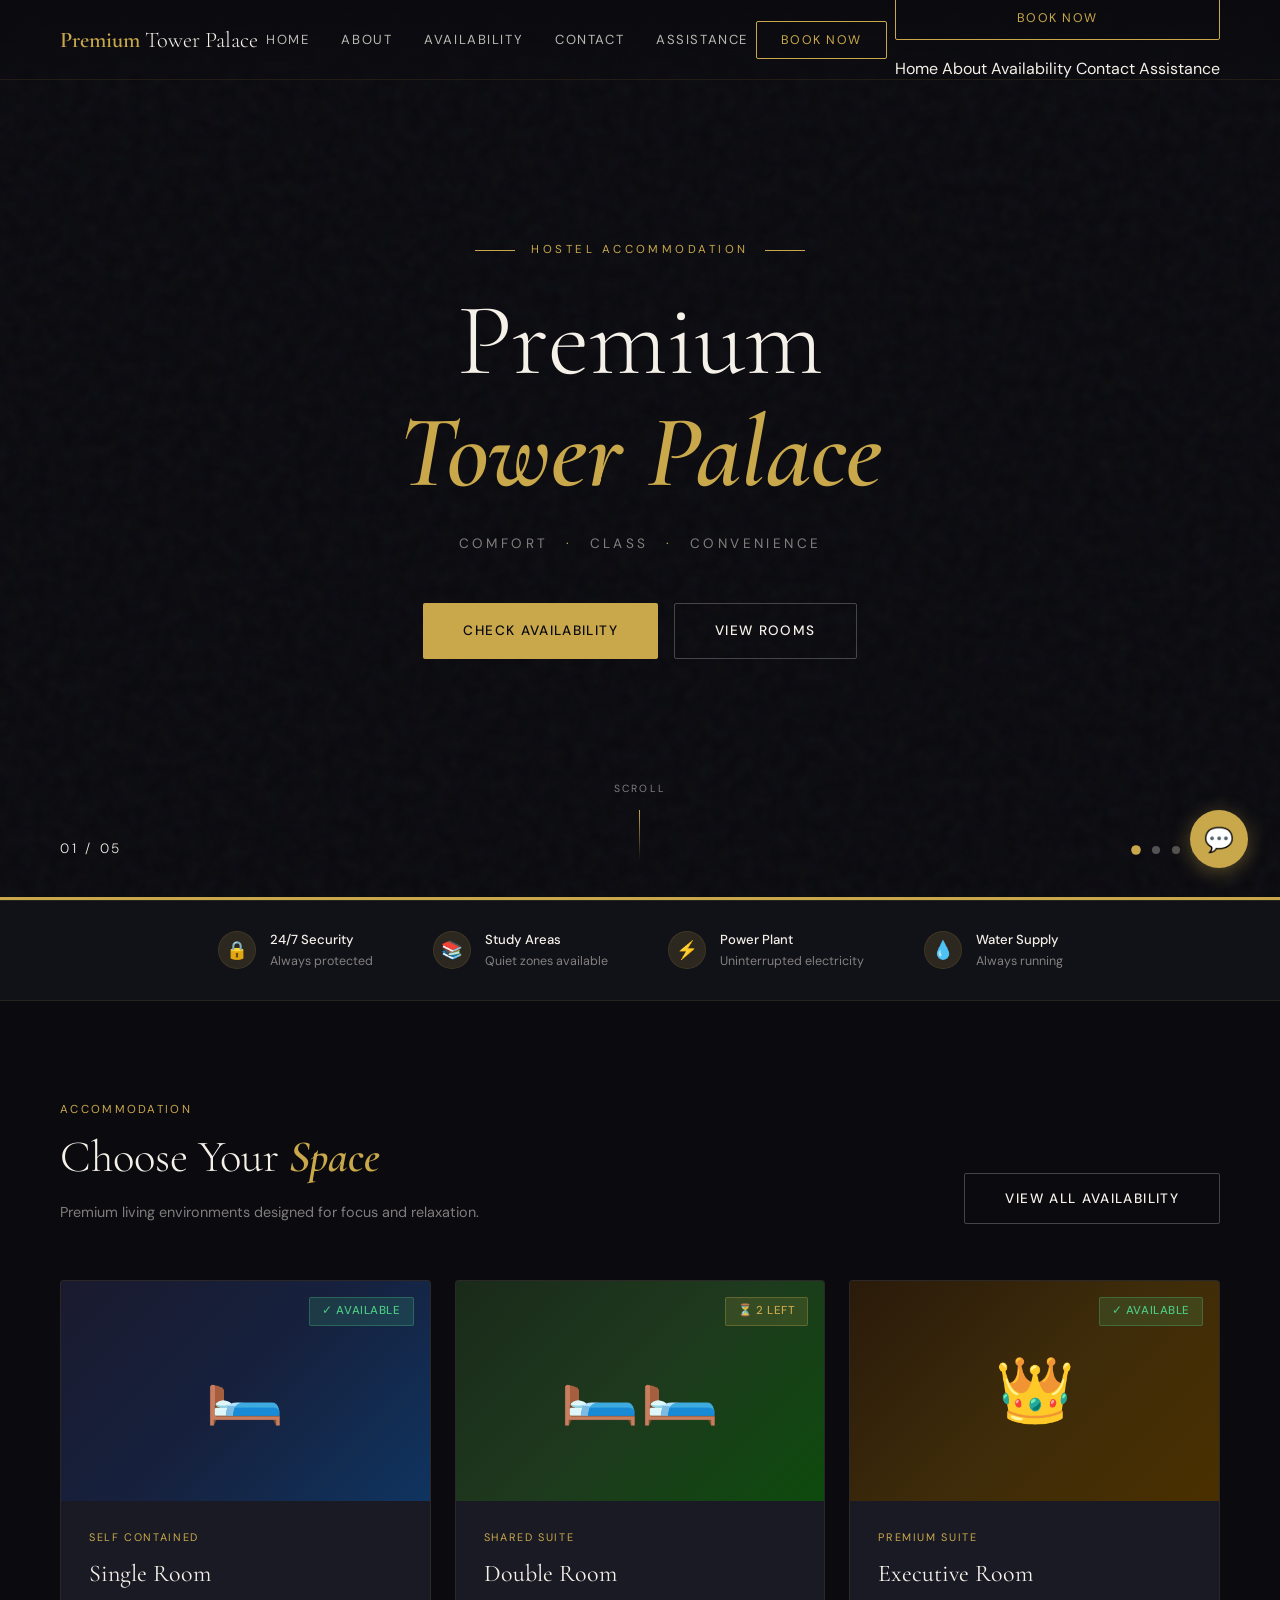
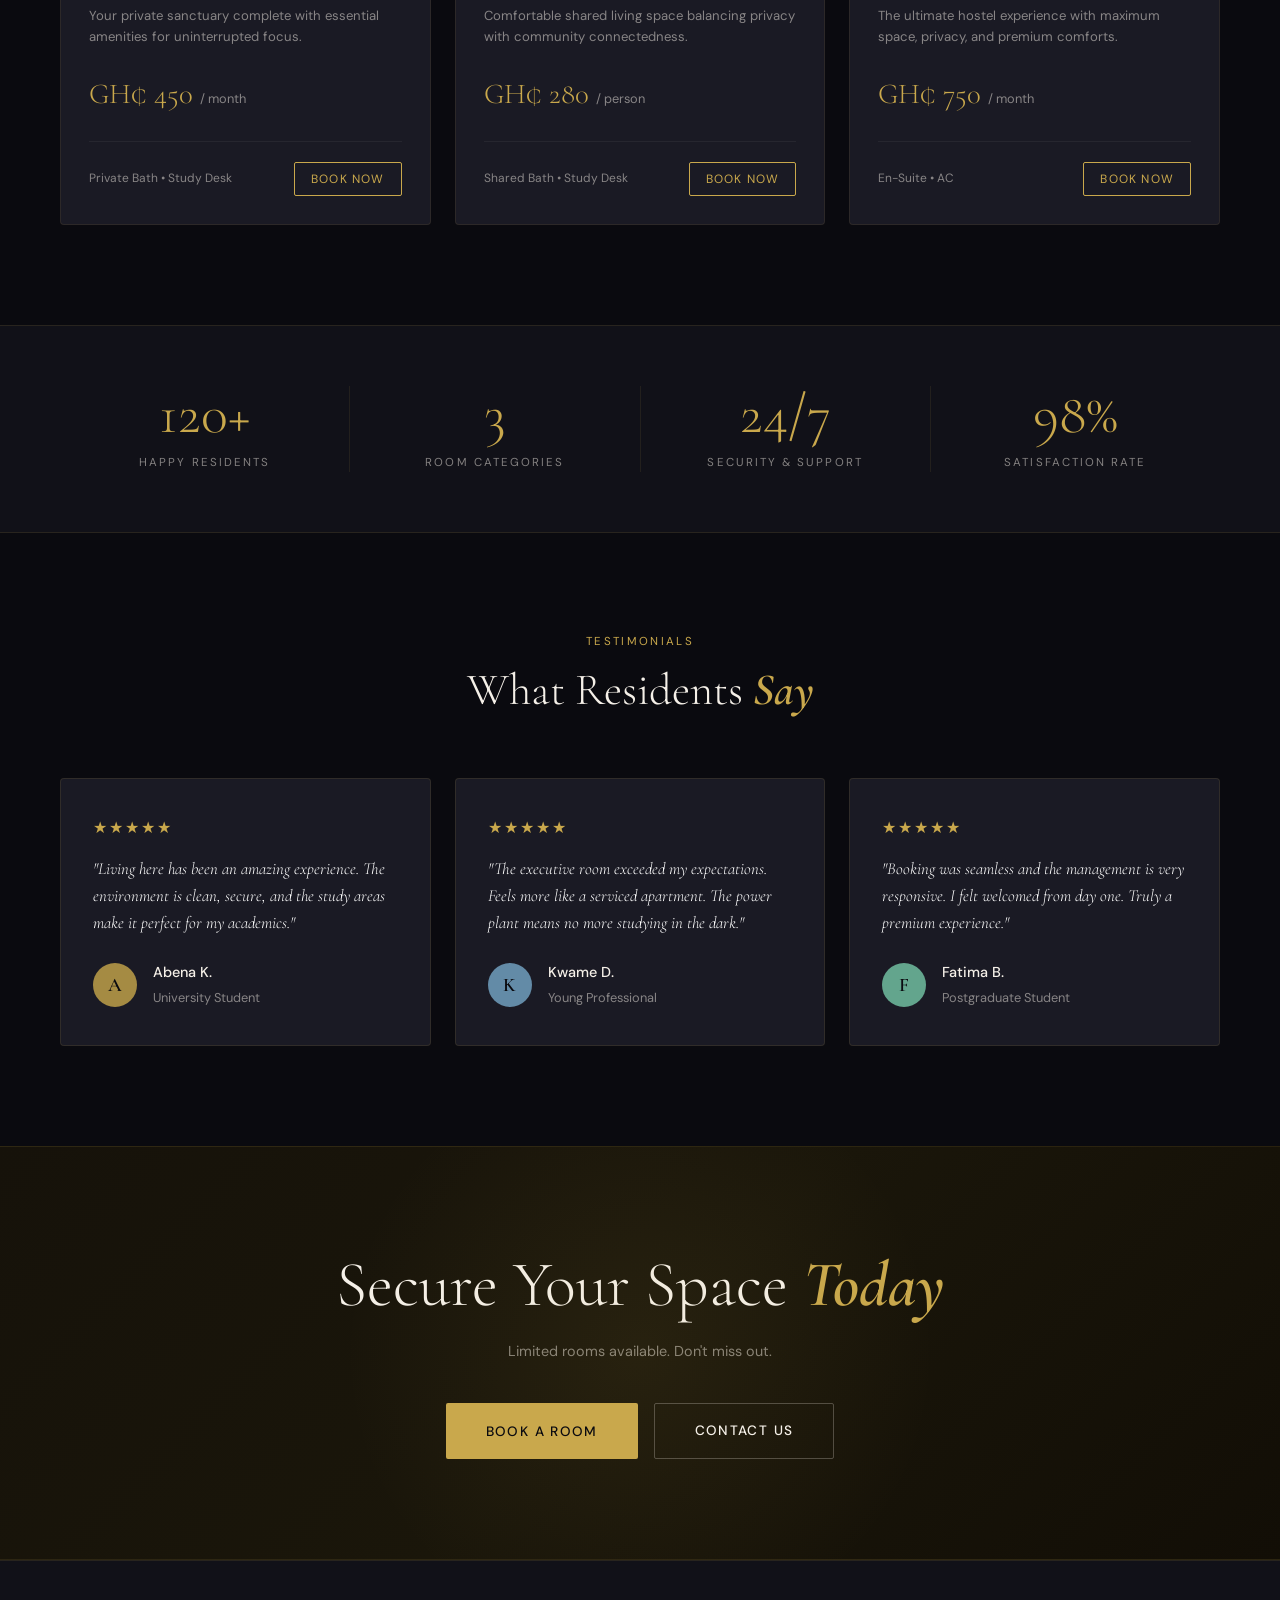
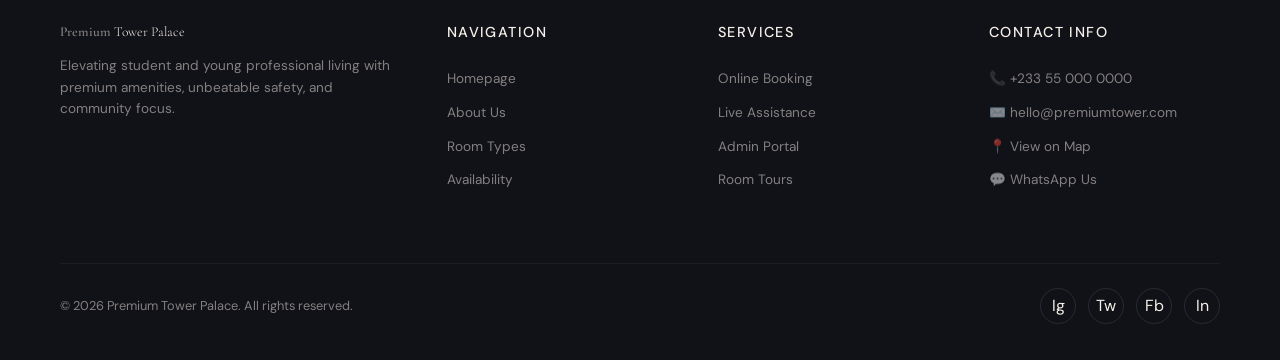
==== commit 8f8b88fe: "feat: add availability page with room filtering and booking functionality" ====
--- a/client/index.html
+++ b/client/index.html
@@ -496,21 +496,23 @@
 <body>
 
 <nav id="navbar">
-  <a href="#" class="logo">Premium <span>Tower Palace</span></a>
+  <a href="index.html" class="logo">Premium <span>Tower Palace</span></a>
   <div class="nav-links">
-    <a href="#">About</a>
-    <a href="#">Rooms</a>
-    <a href="#">Availability</a>
+    <a href="index.html">Home</a>
+    <a href="about.html">About</a>
+    <a href="availability.html">Availability</a>
     <a href="#">Contact</a>
+    <a href="#">Assistance</a>
   </div>
   <button class="nav-button" onclick="openModal()">Book Now</button>
   <button class="hamburger" id="hamburgerBtn" onclick="toggleMobileNav()">☰</button>
   <div class="nav-menu-mobile" id="mobileNav">
     <a href="#" class="nav-button" onclick="openModal(); toggleMobileNav()" style="display:block; text-align:center; margin-bottom:16px;">Book Now</a>
-    <a href="#">About</a>
-    <a href="#rooms">Rooms</a>
-    <a href="#">Availability</a>
+    <a href="index.html">Home</a>
+    <a href="about.html">About</a>
+    <a href="availability.html">Availability</a>
     <a href="#">Contact</a>
+    <a href="#">Assistance</a>
   </div>
 </nav>
 
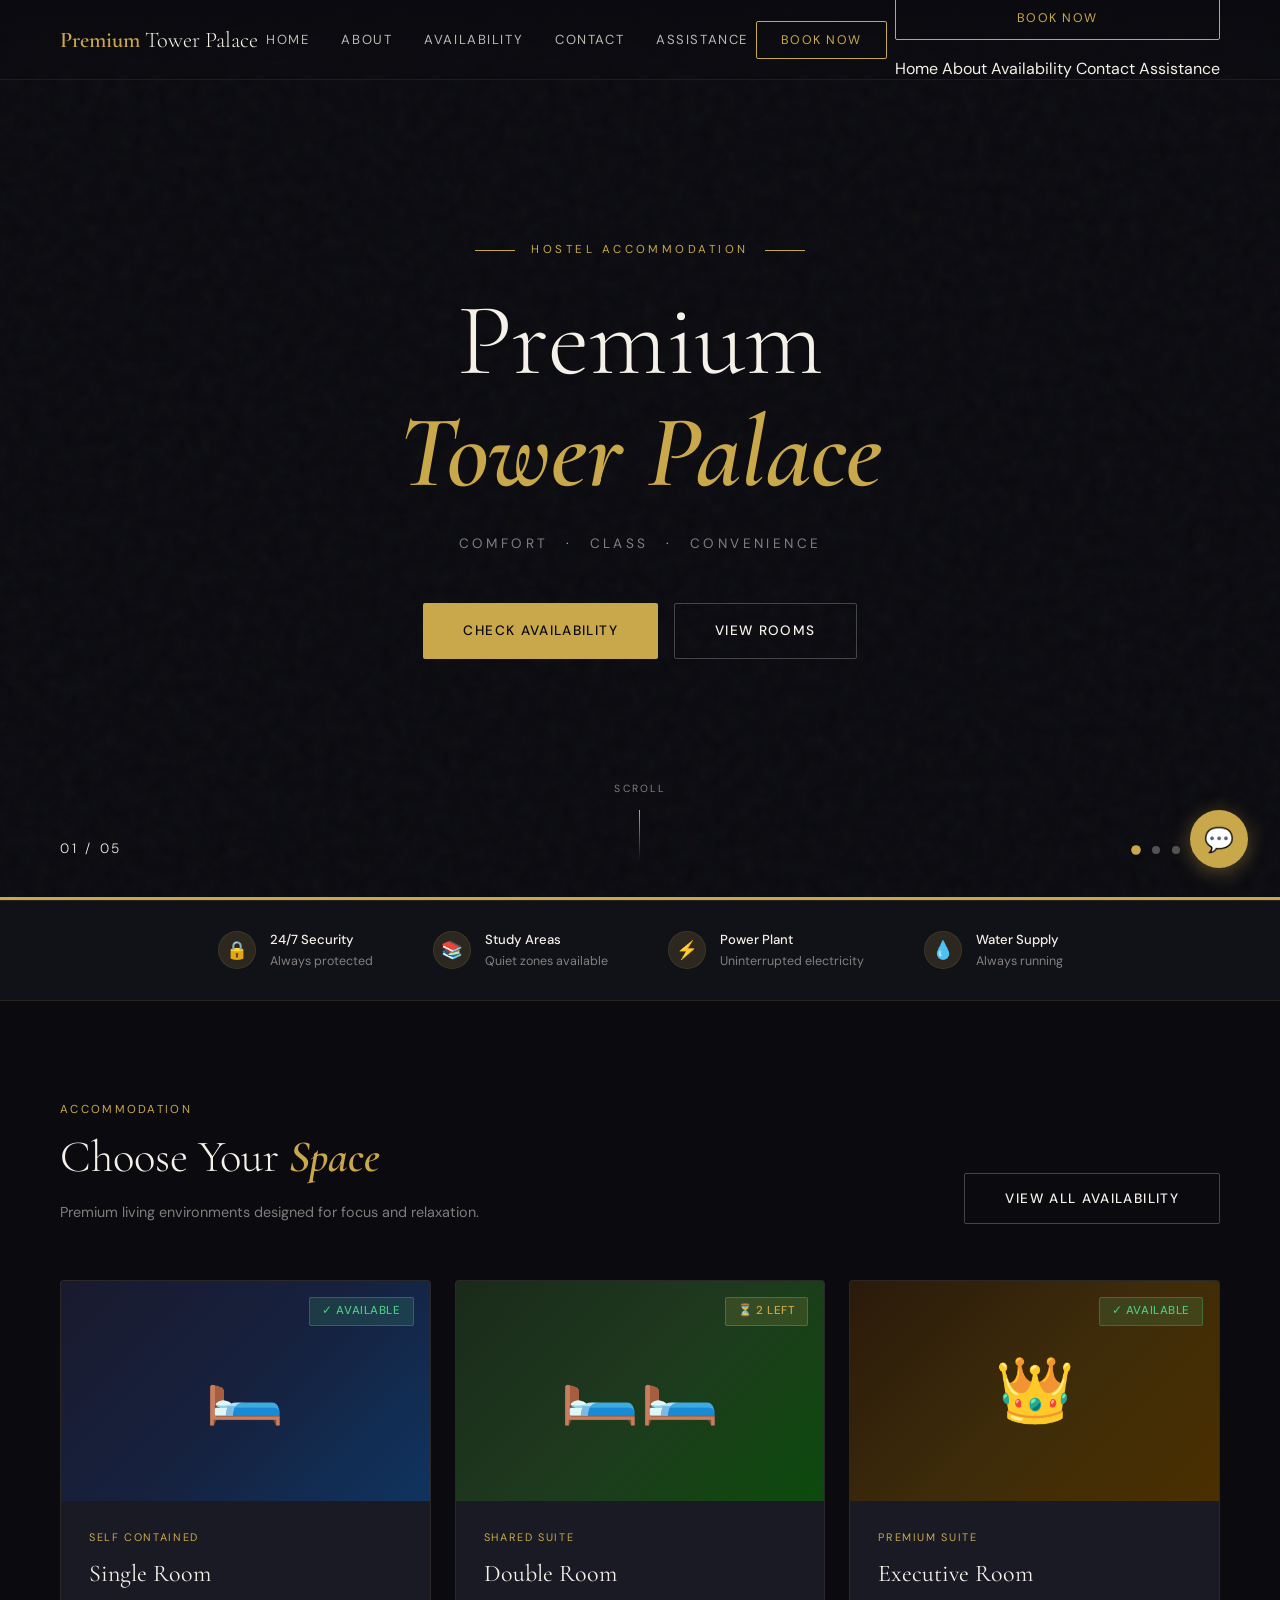
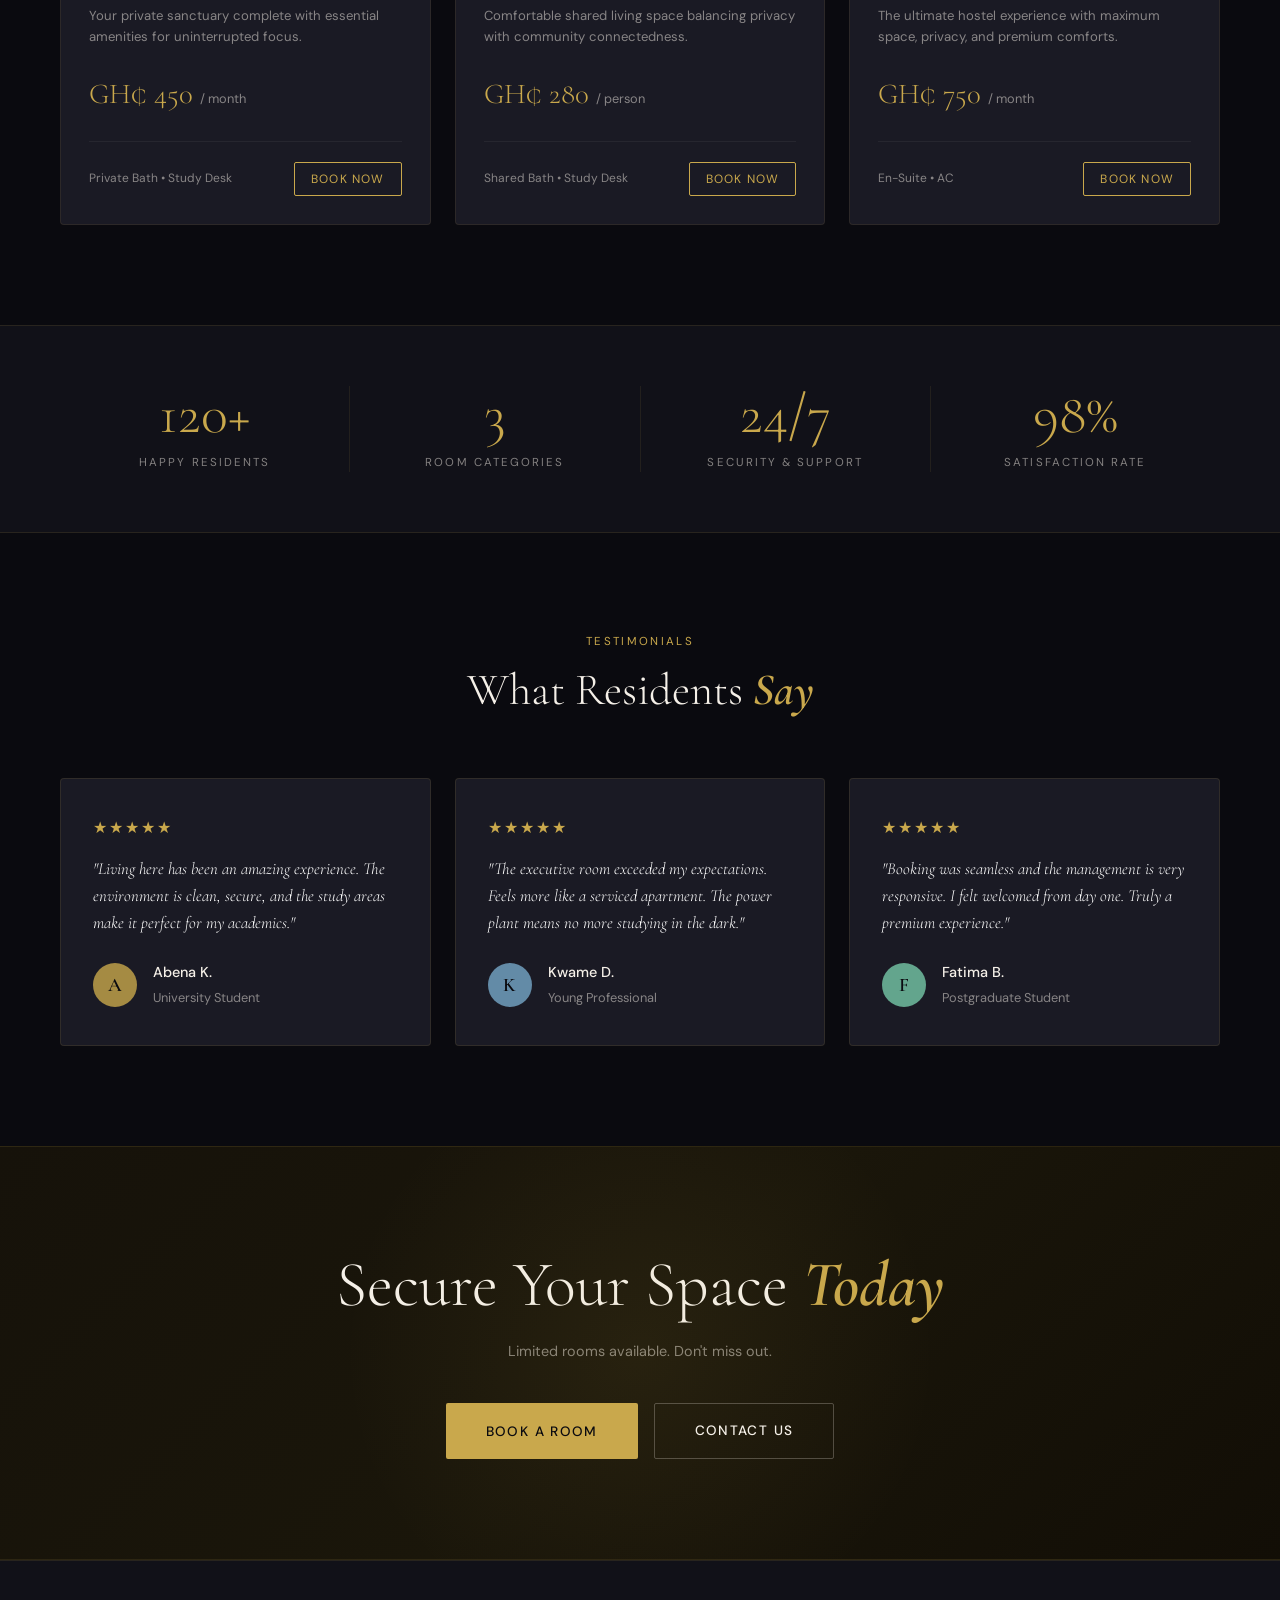
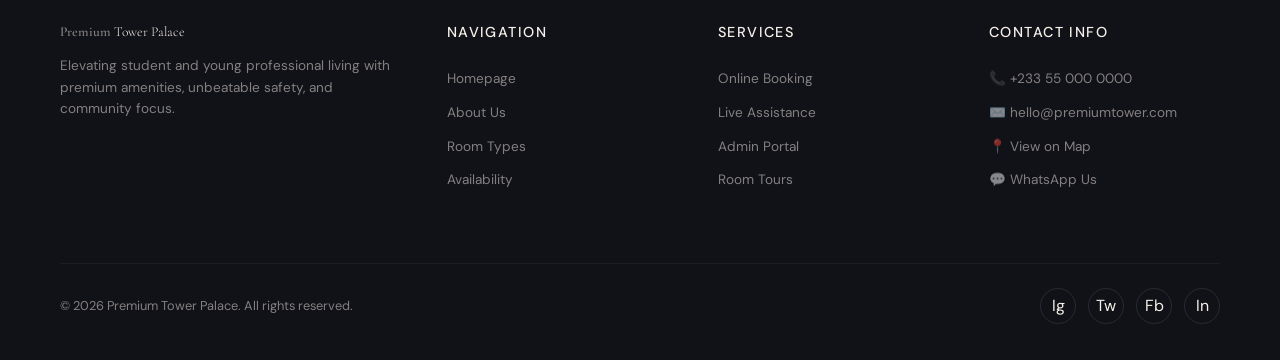
==== commit 7eafb627: "Add contact page with form, contact cards, and FAQ section" ====
--- a/client/index.html
+++ b/client/index.html
@@ -501,8 +501,8 @@
     <a href="index.html">Home</a>
     <a href="about.html">About</a>
     <a href="availability.html">Availability</a>
-    <a href="#">Contact</a>
-    <a href="#">Assistance</a>
+    <a href="contact.html">Contact</a>
+    <a href="assistance.html">Assistance</a>
   </div>
   <button class="nav-button" onclick="openModal()">Book Now</button>
   <button class="hamburger" id="hamburgerBtn" onclick="toggleMobileNav()">☰</button>
@@ -511,8 +511,8 @@
     <a href="index.html">Home</a>
     <a href="about.html">About</a>
     <a href="availability.html">Availability</a>
-    <a href="#">Contact</a>
-    <a href="#">Assistance</a>
+    <a href="contact.html">Contact</a>
+    <a href="assistance.html">Assistance</a>
   </div>
 </nav>
 
@@ -692,7 +692,7 @@
   <p class="section-subtext" style="color:var(--text-muted)">Limited rooms available. Don't miss out.</p>
   <div class="hero-buttons">
     <button class="btn-primary" onclick="openModal()">Book a Room</button>
-    <a href="#" class="btn-outline" style="display:inline-flex; align-items:center; justify-content:center;">Contact Us</a>
+    <a href="contact.html" class="btn-outline" style="display:inline-flex; align-items:center; justify-content:center;">Contact Us</a>
   </div>
 </section>
 
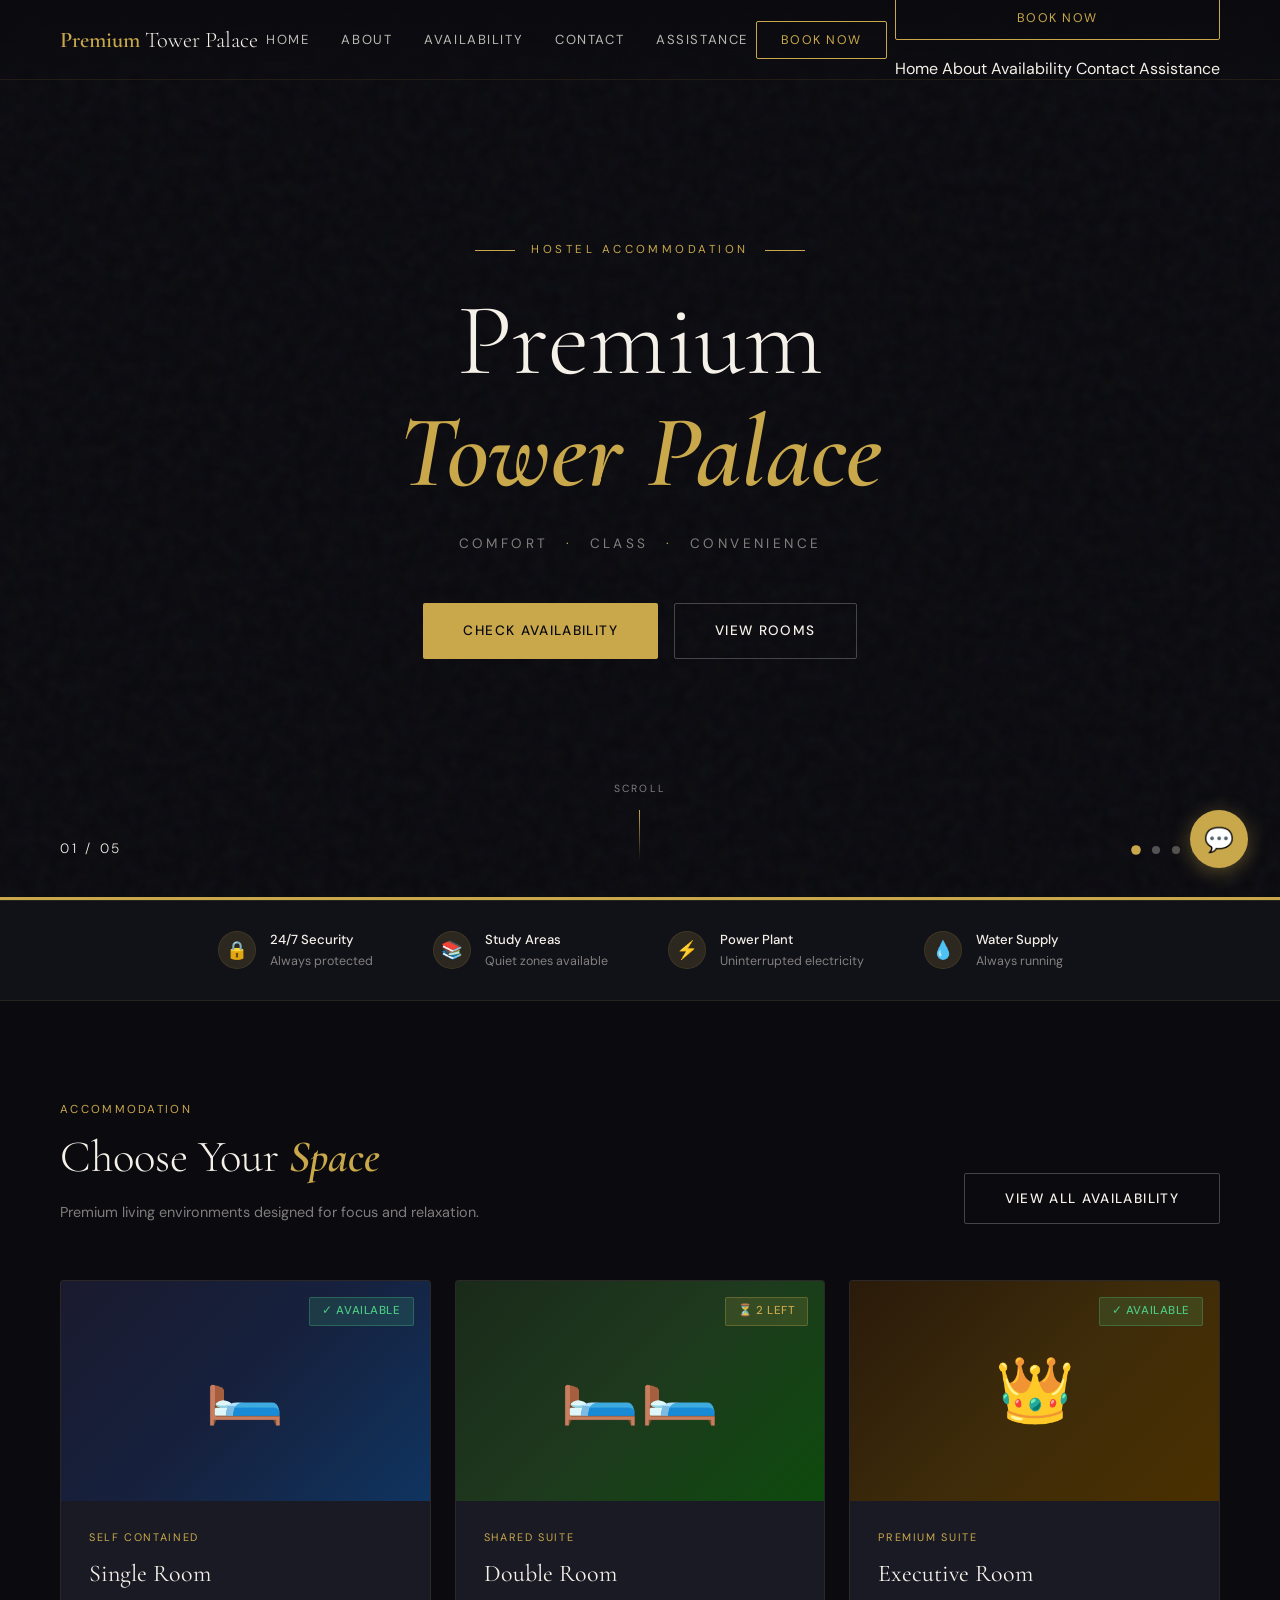
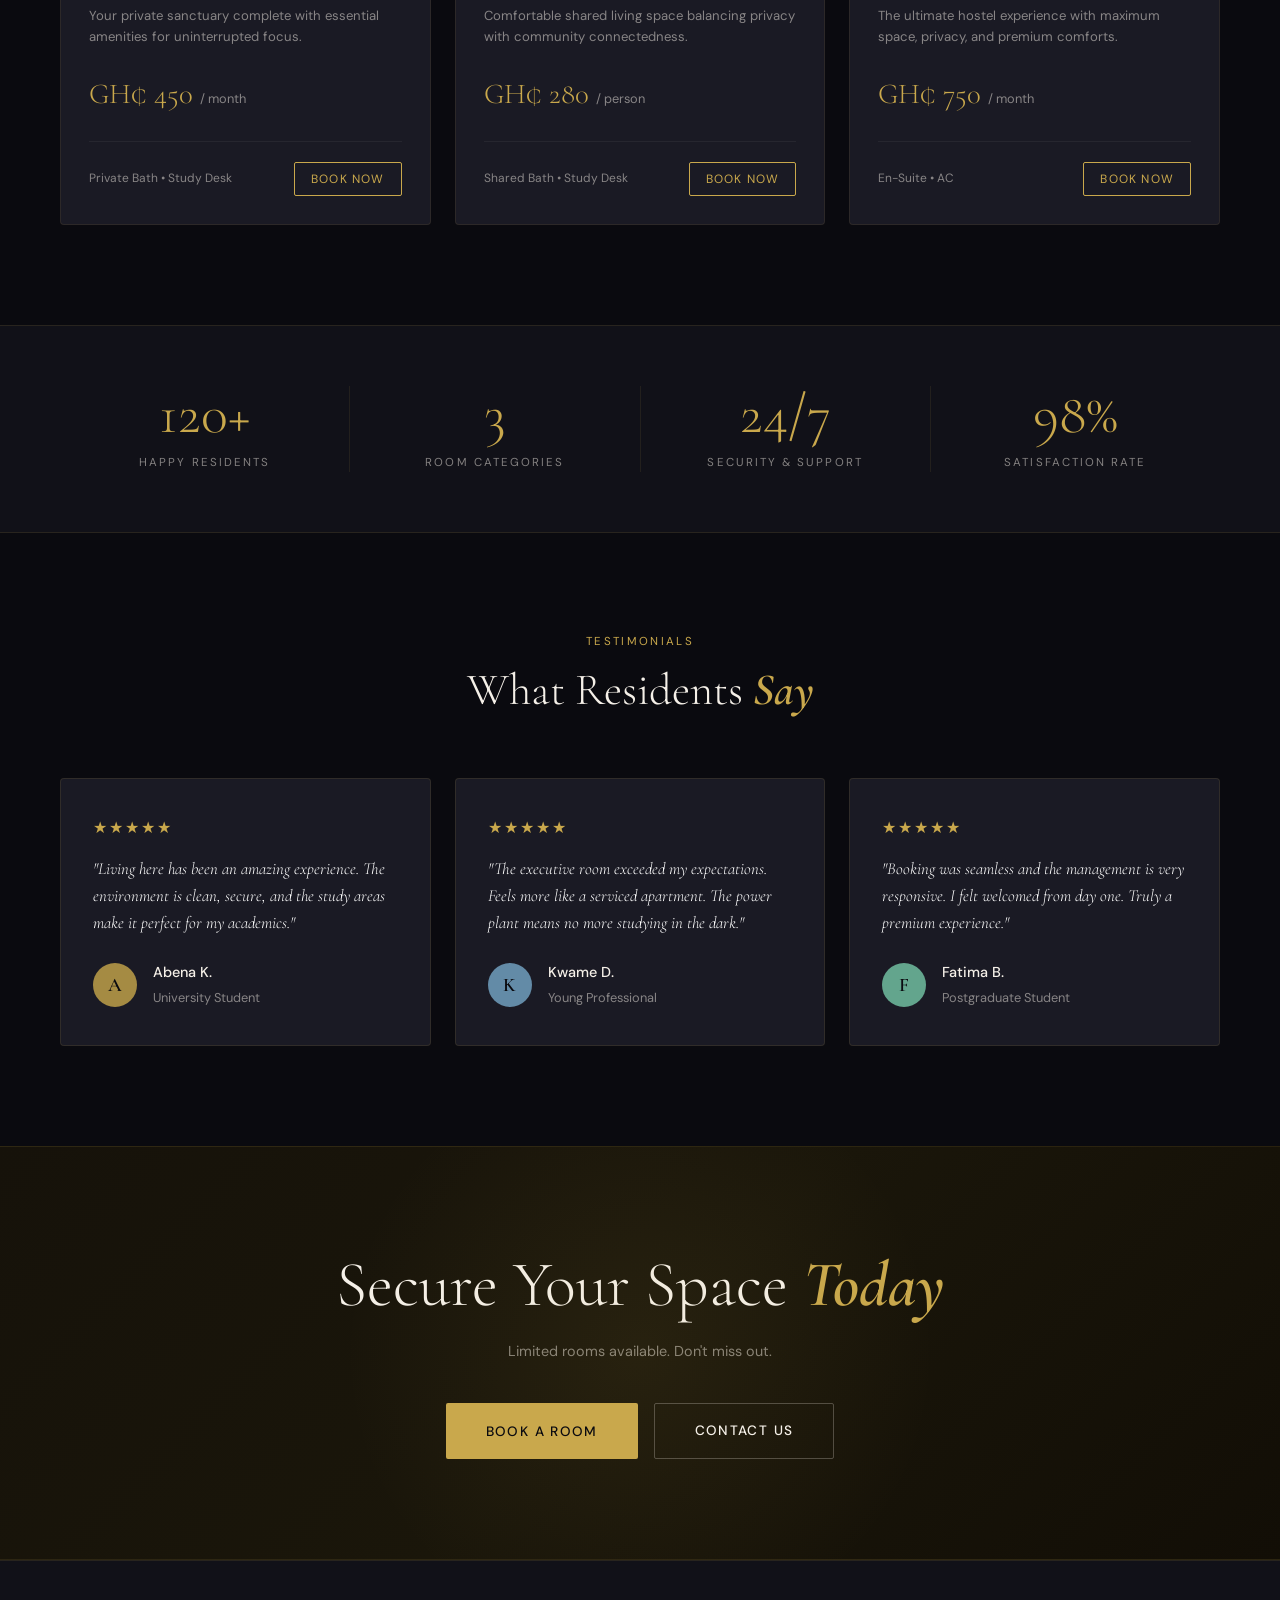
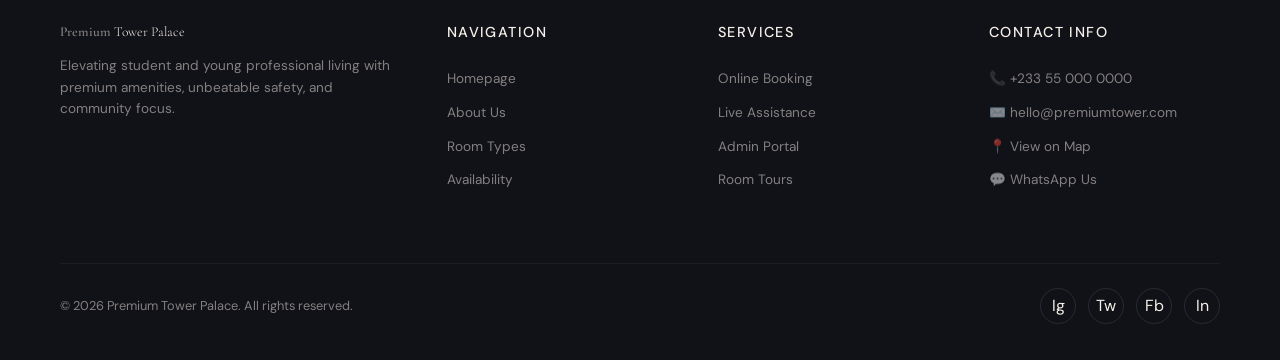
==== commit f971300a: "feat: add favicon and update HTML files to include favicon link" ====
--- a/client/index.html
+++ b/client/index.html
@@ -4,6 +4,7 @@
 <meta charset="UTF-8">
 <meta name="viewport" content="width=device-width, initial-scale=1.0">
 <title>Premium Tower Palace | Hostel Accommodation</title>
+<link rel="icon" type="image/svg+xml" href="favicon.svg">
 <link rel="preconnect" href="https://fonts.googleapis.com">
 <link rel="preconnect" href="https://fonts.gstatic.com" crossorigin>
 <link href="https://fonts.googleapis.com/css2?family=Cormorant+Garamond:ital,wght@0,300;0,400;0,600;1,300;1,400&family=DM+Sans:wght@300;400;500&display=swap" rel="stylesheet">
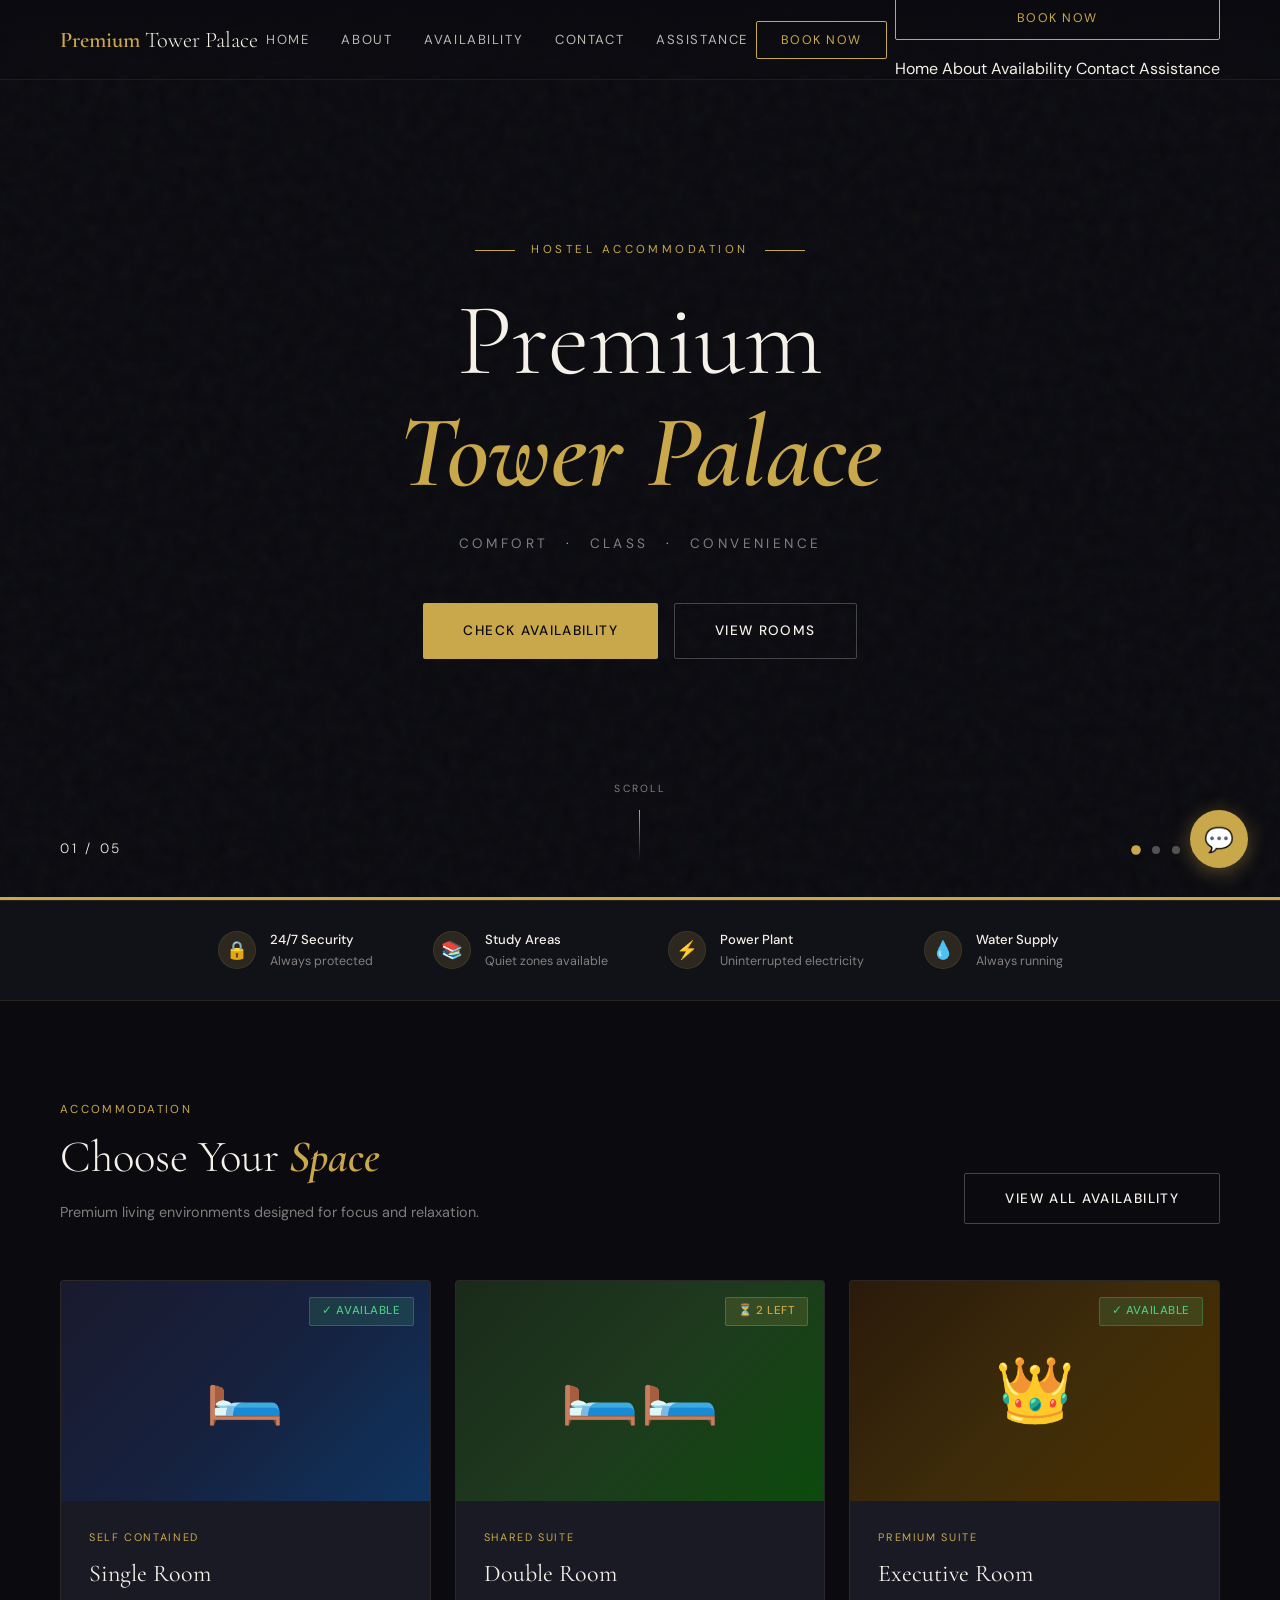
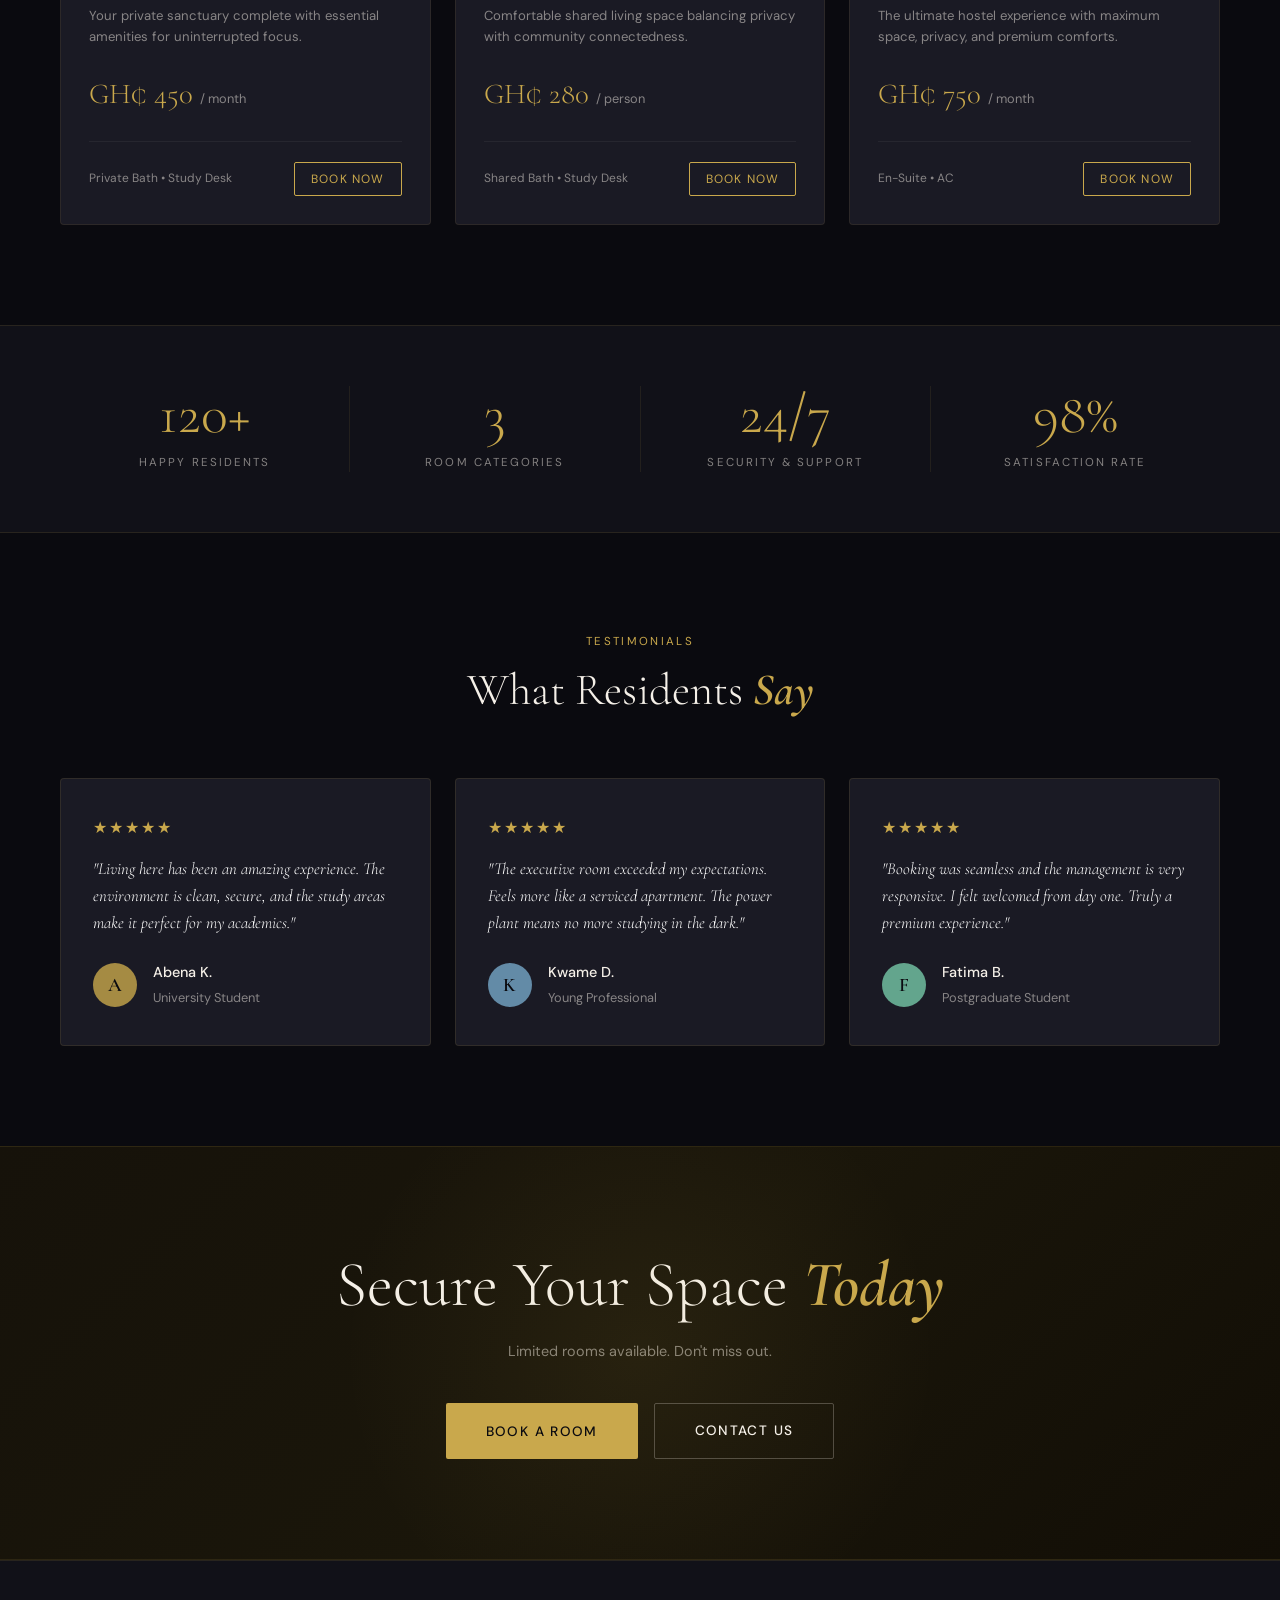
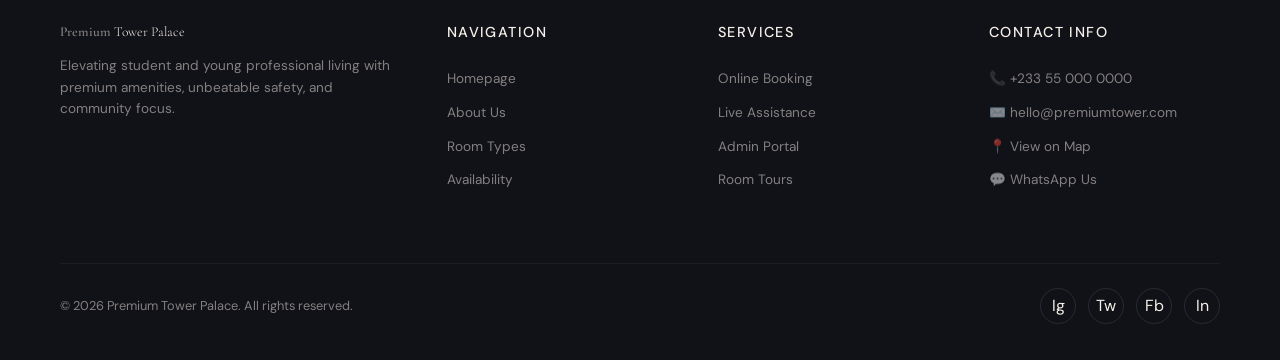
==== commit 5531953d: "Add booking page with room selection and booking form" ====
--- a/client/index.html
+++ b/client/index.html
@@ -505,10 +505,10 @@
     <a href="contact.html">Contact</a>
     <a href="assistance.html">Assistance</a>
   </div>
-  <button class="nav-button" onclick="openModal()">Book Now</button>
+  <button class="nav-button" onclick="window.location.href='booking.html'">Book Now</button>
   <button class="hamburger" id="hamburgerBtn" onclick="toggleMobileNav()">☰</button>
   <div class="nav-menu-mobile" id="mobileNav">
-    <a href="#" class="nav-button" onclick="openModal(); toggleMobileNav()" style="display:block; text-align:center; margin-bottom:16px;">Book Now</a>
+    <a href="booking.html" class="nav-button" style="display:block; text-align:center; margin-bottom:16px;">Book Now</a>
     <a href="index.html">Home</a>
     <a href="about.html">About</a>
     <a href="availability.html">Availability</a>
@@ -520,11 +520,11 @@
 <section id="hero">
   <!-- Slideshow -->
   <div class="slider" id="heroSlider">
-    <div class="slide active" style="background-image: url('https://images.unsplash.com/photo-1578683010236-d716f9a3f461?ixlib=rb-4.0.3&auto=format&fit=crop&w=1920&q=80');"></div>
-    <div class="slide" style="background-image: url('https://images.unsplash.com/photo-1618221195710-dd6b41faaea6?ixlib=rb-4.0.3&auto=format&fit=crop&w=1920&q=80');"></div>
-    <div class="slide" style="background-image: url('https://images.unsplash.com/photo-1582719478250-c89404bb8a0e?ixlib=rb-4.0.3&auto=format&fit=crop&w=1920&q=80');"></div>
-    <div class="slide" style="background-image: url('https://images.unsplash.com/photo-1554995207-c18c203602cb?ixlib=rb-4.0.3&auto=format&fit=crop&w=1920&q=80');"></div>
-    <div class="slide" style="background-image: url('https://images.unsplash.com/photo-1590490360182-c33d57733427?ixlib=rb-4.0.3&auto=format&fit=crop&w=1920&q=80');"></div>
+    <div class="slide active" style="background-image: url('https://images.unsplash.com/photo-1555854877-bab0e564b8d5?w=1600&q=80');"></div>
+    <div class="slide" style="background-image: url('https://images.unsplash.com/photo-1630699144867-37acec97df5a?w=1600&q=80');"></div>
+    <div class="slide" style="background-image: url('https://images.unsplash.com/photo-1562663474-6cbb3eaa4d14?w=1600&q=80');"></div>
+    <div class="slide" style="background-image: url('https://images.unsplash.com/photo-1497366216548-37526070297c?w=1600&q=80');"></div>
+    <div class="slide" style="background-image: url('https://images.unsplash.com/photo-1513694203232-719a280e022f?w=1600&q=80');"></div>
   </div>
   
   <div class="vignette"></div>
@@ -535,7 +535,7 @@
     <h1 class="hero-h1">Premium<br><strong>Tower Palace</strong></h1>
     <div class="hero-tagline">Comfort <span class="dot">·</span> Class <span class="dot">·</span> Convenience</div>
     <div class="hero-buttons">
-      <button class="btn-primary" onclick="openModal()">Check Availability</button>
+      <button class="btn-primary" onclick="window.location.href='availability.html'">Check Availability</button>
       <a href="#rooms" class="btn-outline" style="display:inline-flex; align-items:center; justify-content:center;">View Rooms</a>
     </div>
   </div>
@@ -604,7 +604,7 @@
         <div class="room-price">GH₵ 450 <span>/ month</span></div>
         <div class="room-footer">
           <div class="room-features">Private Bath • Study Desk</div>
-          <button class="btn-book-sm" onclick="openModal()">Book Now</button>
+          <button class="btn-book-sm" onclick="window.location.href='booking.html?room=single'">Book Now</button>
         </div>
       </div>
     </div>
@@ -621,7 +621,7 @@
         <div class="room-price">GH₵ 280 <span>/ person</span></div>
         <div class="room-footer">
           <div class="room-features">Shared Bath • Study Desk</div>
-          <button class="btn-book-sm" onclick="openModal()">Book Now</button>
+          <button class="btn-book-sm" onclick="window.location.href='booking.html?room=double'">Book Now</button>
         </div>
       </div>
     </div>
@@ -638,7 +638,7 @@
         <div class="room-price">GH₵ 750 <span>/ month</span></div>
         <div class="room-footer">
           <div class="room-features">En-Suite • AC</div>
-          <button class="btn-book-sm" onclick="openModal()">Book Now</button>
+          <button class="btn-book-sm" onclick="window.location.href='booking.html?room=executive'">Book Now</button>
         </div>
       </div>
     </div>
@@ -692,7 +692,7 @@
   <h2 class="section-heading cormorant">Secure Your Space <em>Today</em></h2>
   <p class="section-subtext" style="color:var(--text-muted)">Limited rooms available. Don't miss out.</p>
   <div class="hero-buttons">
-    <button class="btn-primary" onclick="openModal()">Book a Room</button>
+    <button class="btn-primary" onclick="window.location.href='booking.html'">Book a Room</button>
     <a href="contact.html" class="btn-outline" style="display:inline-flex; align-items:center; justify-content:center;">Contact Us</a>
   </div>
 </section>
@@ -712,7 +712,7 @@
     </div>
     <div class="footer-col">
       <h4>Services</h4>
-      <a href="#" onclick="openModal()">Online Booking</a>
+      <a href="booking.html">Online Booking</a>
       <a href="#">Live Assistance</a>
       <a href="#">Admin Portal</a>
       <a href="#">Room Tours</a>
@@ -738,59 +738,9 @@
   </div>
 </footer>
 
-<button class="chat-fab" onclick="openModal()">💬</button>
-
-<div class="modal-overlay" id="bookingModal" onclick="closeOnOverlay(event)">
-  <div class="modal-card">
-    <button class="modal-close" onclick="closeModal()">✕</button>
-    
-    <div id="bookingFormContainer">
-      <h3 class="cormorant">Reserve Your Room</h3>
-      <p>Fill out the form below to initiate your booking.</p>
-      
-      <form id="bookingForm" onsubmit="submitBooking(event)">
-        <div class="form-group">
-          <label class="form-label">Full Name</label>
-          <input type="text" class="form-input" required placeholder="John Doe">
-        </div>
-        <div class="form-row">
-          <div class="form-group">
-            <label class="form-label">Phone</label>
-            <input type="tel" class="form-input" required placeholder="+233 ...">
-          </div>
-          <div class="form-group">
-            <label class="form-label">Email</label>
-            <input type="email" class="form-input" required placeholder="john@example.com">
-          </div>
-        </div>
-        <div class="form-row">
-          <div class="form-group">
-            <label class="form-label">Room Type</label>
-            <select class="form-input" required>
-              <option value="" disabled selected>Select a room</option>
-              <option value="single">Single Room (GH₵450)</option>
-              <option value="double">Double Room (GH₵280)</option>
-              <option value="executive">Executive Room (GH₵750)</option>
-            </select>
-          </div>
-          <div class="form-group">
-            <label class="form-label">Move-in Date</label>
-            <input type="date" class="form-input" required>
-          </div>
-        </div>
-        <button type="submit" class="btn-submit">Submit Booking Request</button>
-      </form>
-    </div>
-    
-    <div id="successState" class="success-state">
-      <div class="success-icon">✓</div>
-      <h3 class="cormorant">Booking Request Received</h3>
-      <p>We'll contact you within 24 hours to confirm your room.</p>
-      <button class="btn-submit" onclick="closeModal()">Close Window</button>
-    </div>
-    
-  </div>
-</div>
+<button class="chat-fab" onclick="window.location.href='assistance.html'">💬</button>
+
+
 
 <script>
 // Navbar Scroll Effect
@@ -809,37 +759,7 @@
   btn.innerText = menu.classList.contains('open') ? '✕' : '☰';
 }
 
-// Modal Functions
-const modal = document.getElementById('bookingModal');
-const formContainer = document.getElementById('bookingFormContainer');
-const successState = document.getElementById('successState');
-const bgForm = document.getElementById('bookingForm');
-
-function openModal() {
-  modal.classList.add('active');
-  document.body.style.overflow = 'hidden';
-  // Reset form state on open
-  formContainer.style.display = 'block';
-  successState.style.display = 'none';
-  bgForm.reset();
-}
-
-function closeModal() {
-  modal.classList.remove('active');
-  document.body.style.overflow = '';
-}
-
-function closeOnOverlay(e) {
-  if (e.target === modal) {
-    closeModal();
-  }
-}
-
-function submitBooking(e) {
-  e.preventDefault();
-  formContainer.style.display = 'none';
-  successState.style.display = 'block';
-}
+
 
 // Scroll Reveal Observer
 const observer = new IntersectionObserver((entries) => {
@@ -920,4 +840,5 @@
 </script>
 
 </body>
-</html>+</html>
+
